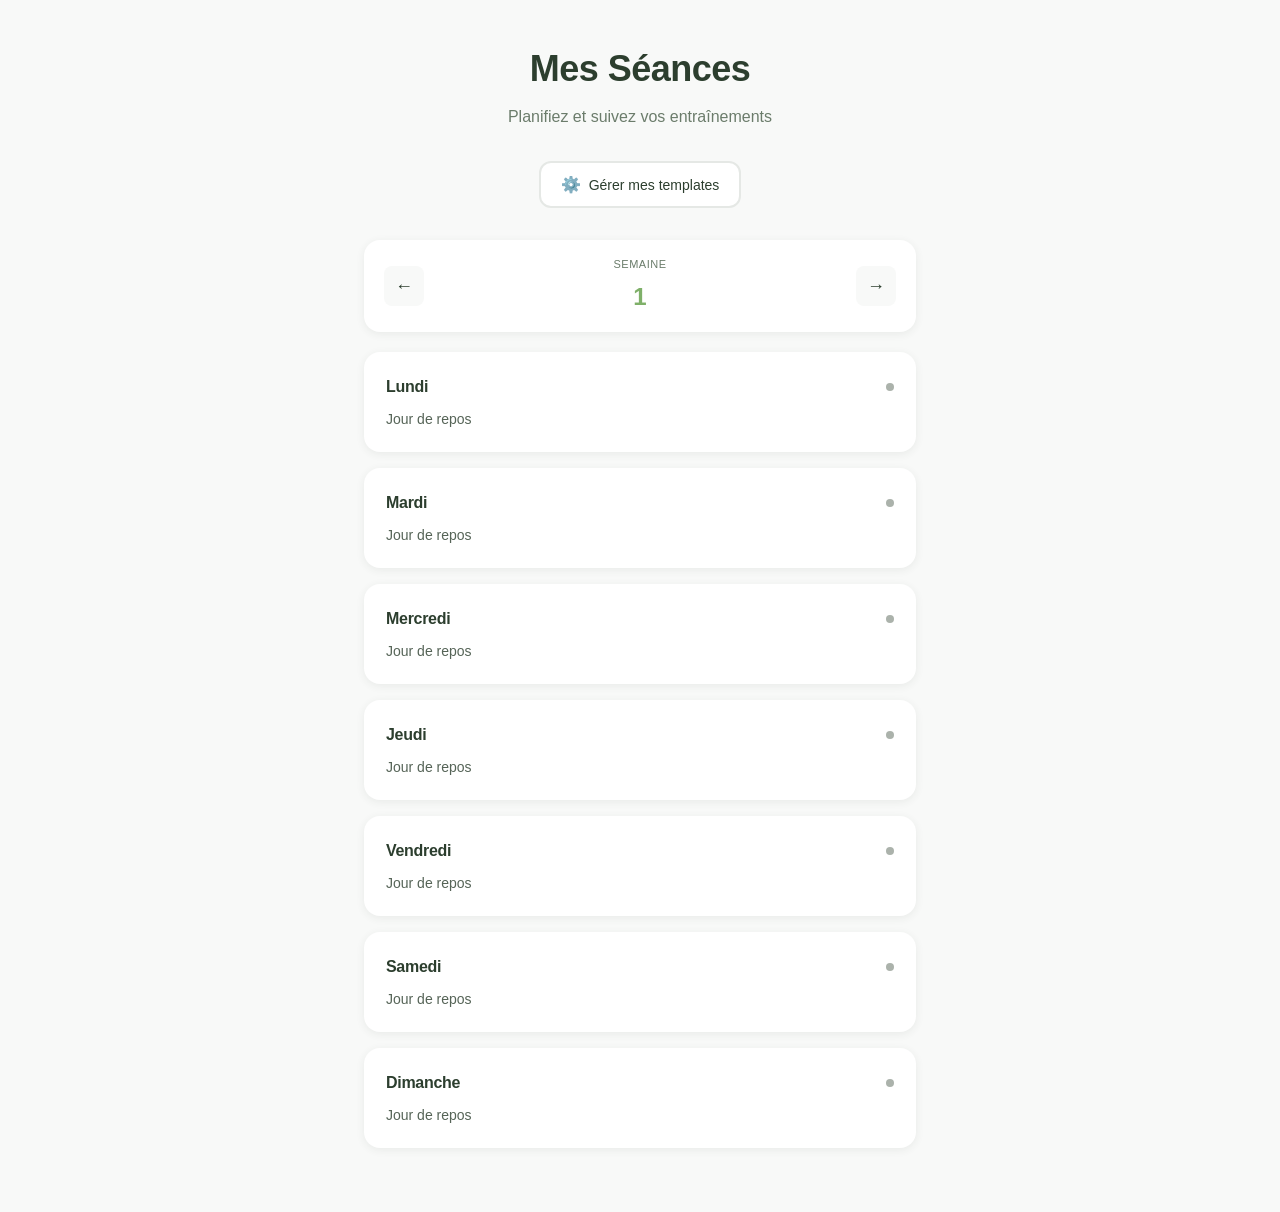
==== index.html @ f7665c8c "Implement session rotation system with templates Features: - Create multiple session templates (e.g." ====
<!DOCTYPE html>
<html lang="fr">
<head>
    <meta charset="UTF-8">
    <meta name="viewport" content="width=device-width, initial-scale=1.0">
    <title>Workout Tracker - Suivi d'Entraînement</title>
    <link rel="stylesheet" href="styles.css">
</head>
<body>
    <div class="container">
        <!-- Header -->
        <header>
            <h1>Mes Séances</h1>
            <p class="subtitle">Planifiez et suivez vos entraînements</p>
            <button class="templates-btn" id="templatesBtn">
                <span>⚙️</span> Gérer mes templates
            </button>
        </header>

        <!-- Week Navigation -->
        <div class="week-navigation" id="weekNavigation">
            <button class="week-nav-btn" id="prevWeek">←</button>
            <div class="week-info">
                <span class="week-label">Semaine</span>
                <span class="week-number" id="weekNumber">1</span>
            </div>
            <button class="week-nav-btn" id="nextWeek">→</button>
        </div>

        <!-- Week View -->
        <section class="week-view" id="weekView">
            <!-- Days will be generated by JavaScript -->
        </section>

        <!-- Session Detail Modal -->
        <div class="modal" id="sessionModal">
            <div class="modal-content">
                <div class="modal-header">
                    <h2 id="modalDay">Lundi</h2>
                    <button class="close-btn" id="closeModal">&times;</button>
                </div>

                <div class="session-type-toggle" id="sessionTypeToggle">
                    <button class="toggle-btn active" data-type="workout">Séance</button>
                    <button class="toggle-btn" data-type="rest">Repos</button>
                </div>

                <!-- VIEW MODE - Consultation -->
                <div class="view-mode" id="viewMode" style="display: none;">
                    <div class="view-session-name" id="viewSessionName"></div>

                    <div class="view-exercises-container" id="viewExercisesContainer">
                        <!-- Exercises in view mode will be displayed here -->
                    </div>
                </div>

                <!-- EDIT MODE - Modification -->
                <div class="edit-mode" id="editMode">
                    <!-- Workout Section -->
                    <div class="workout-section" id="workoutSection">
                        <div class="session-name-container">
                            <input
                                type="text"
                                id="sessionName"
                                class="session-name-input"
                                placeholder="Nom de la séance (ex: Push, Pull, Legs...)"
                            >
                        </div>

                        <div class="exercises-container" id="exercisesContainer">
                            <!-- Exercises will be added here -->
                        </div>

                        <button class="add-exercise-btn" id="addExerciseBtn">
                            <span class="plus-icon">+</span>
                            Ajouter un exercice
                        </button>
                    </div>

                    <!-- Rest Day Message -->
                    <div class="rest-section" id="restSection" style="display: none;">
                        <div class="rest-message">
                            <span class="rest-icon">🌿</span>
                            <p>Jour de repos</p>
                            <span class="rest-subtitle">Récupération et régénération</span>
                        </div>
                    </div>
                </div>

                <div class="modal-actions">
                    <button class="edit-btn" id="editBtn" style="display: none;">Modifier</button>
                    <button class="save-btn" id="saveBtn">Enregistrer</button>
                </div>
            </div>
        </div>

        <!-- Templates Management Modal -->
        <div class="modal" id="templatesModal">
            <div class="modal-content">
                <div class="modal-header">
                    <h2>Mes Templates</h2>
                    <button class="close-btn" id="closeTemplatesModal">&times;</button>
                </div>

                <div class="templates-content">
                    <p class="templates-description">
                        Créez vos séances templates qui se répéteront en rotation sur vos jours d'entraînement.
                    </p>

                    <div class="templates-list" id="templatesList">
                        <!-- Templates will be rendered here -->
                    </div>

                    <button class="add-template-btn" id="addTemplateBtn">
                        <span class="plus-icon">+</span>
                        Créer un nouveau template
                    </button>

                    <div class="rotation-info" id="rotationInfo">
                        <!-- Rotation preview will be shown here -->
                    </div>
                </div>

                <div class="modal-actions">
                    <button class="save-btn" id="saveTemplatesBtn">Enregistrer</button>
                </div>
            </div>
        </div>
    </div>

    <script src="script.js"></script>
</body>
</html>
---- styles.css ----
/* Reset & Base Styles */
* {
    margin: 0;
    padding: 0;
    box-sizing: border-box;
}

:root {
    /* Color Palette - Natural & Minimalist */
    --workout-green: #7FB069;
    --workout-green-light: #9DC88D;
    --workout-green-dark: #5A8C52;
    --rest-white: #FFFFFF;
    --background: #F8F9F8;
    --text-dark: #2C3E2E;
    --text-light: #6B7C6B;
    --border-light: #E5E8E5;
    --shadow: rgba(47, 62, 46, 0.08);
    --shadow-strong: rgba(47, 62, 46, 0.15);
}

body {
    font-family: -apple-system, BlinkMacSystemFont, 'Segoe UI', Roboto, 'Helvetica Neue', Arial, sans-serif;
    background-color: var(--background);
    color: var(--text-dark);
    line-height: 1.6;
    -webkit-font-smoothing: antialiased;
    -moz-osx-font-smoothing: grayscale;
}

.container {
    max-width: 100%;
    min-height: 100vh;
    padding: 20px 16px;
}

/* Header */
header {
    text-align: center;
    margin-bottom: 32px;
    animation: fadeInDown 0.5s ease;
}

header h1 {
    font-size: 28px;
    font-weight: 600;
    color: var(--text-dark);
    margin-bottom: 6px;
    letter-spacing: -0.5px;
}

header .subtitle {
    font-size: 14px;
    color: var(--text-light);
    font-weight: 400;
    margin-bottom: 16px;
}

.templates-btn {
    margin-top: 16px;
    padding: 12px 20px;
    background: white;
    border: 2px solid var(--border-light);
    border-radius: 12px;
    color: var(--text-dark);
    font-size: 14px;
    font-weight: 500;
    cursor: pointer;
    transition: all 0.3s ease;
    display: inline-flex;
    align-items: center;
    gap: 8px;
}

.templates-btn:hover {
    border-color: var(--workout-green);
    color: var(--workout-green);
    background: rgba(127, 176, 105, 0.05);
}

.templates-btn span {
    font-size: 16px;
}

/* Week Navigation */
.week-navigation {
    display: flex;
    align-items: center;
    justify-content: space-between;
    padding: 16px 20px;
    background: white;
    border-radius: 16px;
    margin-bottom: 20px;
    box-shadow: 0 2px 8px var(--shadow);
}

.week-nav-btn {
    background: var(--background);
    border: none;
    border-radius: 8px;
    width: 40px;
    height: 40px;
    display: flex;
    align-items: center;
    justify-content: center;
    font-size: 18px;
    color: var(--text-dark);
    cursor: pointer;
    transition: all 0.2s ease;
}

.week-nav-btn:hover {
    background: var(--workout-green);
    color: white;
}

.week-info {
    display: flex;
    flex-direction: column;
    align-items: center;
    gap: 4px;
}

.week-label {
    font-size: 11px;
    color: var(--text-light);
    text-transform: uppercase;
    letter-spacing: 0.5px;
    font-weight: 500;
}

.week-number {
    font-size: 24px;
    font-weight: 700;
    color: var(--workout-green);
}

/* Week View - Mobile First */
.week-view {
    display: flex;
    flex-direction: column;
    gap: 12px;
    margin-bottom: 24px;
}

.day-card {
    background: var(--rest-white);
    border-radius: 16px;
    padding: 20px;
    cursor: pointer;
    transition: all 0.3s cubic-bezier(0.4, 0, 0.2, 1);
    box-shadow: 0 2px 8px var(--shadow);
    border: 2px solid transparent;
    animation: fadeInUp 0.4s ease backwards;
}

.day-card:nth-child(1) { animation-delay: 0.05s; }
.day-card:nth-child(2) { animation-delay: 0.1s; }
.day-card:nth-child(3) { animation-delay: 0.15s; }
.day-card:nth-child(4) { animation-delay: 0.2s; }
.day-card:nth-child(5) { animation-delay: 0.25s; }
.day-card:nth-child(6) { animation-delay: 0.3s; }
.day-card:nth-child(7) { animation-delay: 0.35s; }

.day-card.workout {
    background: var(--workout-green);
    color: white;
}

.day-card:hover {
    transform: translateY(-2px);
    box-shadow: 0 4px 16px var(--shadow-strong);
}

.day-card:active {
    transform: translateY(0);
}

.day-header {
    display: flex;
    justify-content: space-between;
    align-items: center;
    margin-bottom: 8px;
}

.day-name {
    font-size: 16px;
    font-weight: 600;
    letter-spacing: -0.3px;
}

.day-indicator {
    width: 8px;
    height: 8px;
    border-radius: 50%;
    background: currentColor;
    opacity: 0.4;
}

.day-card.workout .day-indicator {
    opacity: 0.7;
}

.session-title {
    font-size: 14px;
    font-weight: 400;
    opacity: 0.8;
}

.day-card.workout .session-title {
    opacity: 0.95;
}

/* Modal */
.modal {
    display: none;
    position: fixed;
    top: 0;
    left: 0;
    width: 100%;
    height: 100%;
    background: rgba(0, 0, 0, 0.5);
    z-index: 1000;
    animation: fadeIn 0.3s ease;
    backdrop-filter: blur(4px);
}

.modal.active {
    display: flex;
    align-items: flex-end;
}

.modal-content {
    background: white;
    width: 100%;
    max-height: 90vh;
    border-radius: 24px 24px 0 0;
    overflow-y: auto;
    animation: slideUp 0.4s cubic-bezier(0.4, 0, 0.2, 1);
    box-shadow: 0 -4px 24px var(--shadow-strong);
}

.modal-header {
    display: flex;
    justify-content: space-between;
    align-items: center;
    padding: 24px 20px 16px;
    border-bottom: 1px solid var(--border-light);
    sticky: top 0;
    background: white;
}

.modal-header h2 {
    font-size: 24px;
    font-weight: 600;
    color: var(--text-dark);
}

.close-btn {
    background: none;
    border: none;
    font-size: 32px;
    color: var(--text-light);
    cursor: pointer;
    width: 40px;
    height: 40px;
    display: flex;
    align-items: center;
    justify-content: center;
    border-radius: 50%;
    transition: all 0.2s ease;
}

.close-btn:hover {
    background: var(--border-light);
    color: var(--text-dark);
}

/* Session Type Toggle */
.session-type-toggle {
    display: flex;
    gap: 8px;
    padding: 20px;
    background: var(--background);
}

.toggle-btn {
    flex: 1;
    padding: 12px;
    border: 2px solid var(--border-light);
    background: white;
    border-radius: 12px;
    font-size: 14px;
    font-weight: 500;
    color: var(--text-light);
    cursor: pointer;
    transition: all 0.3s ease;
}

.toggle-btn.active {
    background: var(--workout-green);
    border-color: var(--workout-green);
    color: white;
}

/* Workout Section */
.workout-section {
    padding: 0 20px 20px;
}

.session-name-container {
    margin-bottom: 24px;
}

.session-name-input {
    width: 100%;
    padding: 16px;
    border: 2px solid var(--border-light);
    border-radius: 12px;
    font-size: 16px;
    color: var(--text-dark);
    background: white;
    transition: all 0.3s ease;
    outline: none;
}

.session-name-input:focus {
    border-color: var(--workout-green);
    box-shadow: 0 0 0 3px rgba(127, 176, 105, 0.1);
}

.session-name-input::placeholder {
    color: var(--text-light);
}

/* Exercises */
.exercises-container {
    display: flex;
    flex-direction: column;
    gap: 16px;
    margin-bottom: 20px;
}

.exercise-card {
    background: var(--background);
    border-radius: 12px;
    padding: 16px;
    animation: fadeInUp 0.3s ease;
}

.exercise-header {
    display: flex;
    justify-content: space-between;
    align-items: center;
    margin-bottom: 12px;
}

.exercise-name-input {
    flex: 1;
    padding: 8px 12px;
    border: 1px solid var(--border-light);
    border-radius: 8px;
    font-size: 15px;
    font-weight: 500;
    color: var(--text-dark);
    background: white;
    outline: none;
    transition: all 0.2s ease;
}

.exercise-name-input:focus {
    border-color: var(--workout-green);
}

.delete-exercise-btn {
    background: none;
    border: none;
    color: var(--text-light);
    font-size: 20px;
    cursor: pointer;
    padding: 4px 8px;
    border-radius: 6px;
    transition: all 0.2s ease;
    margin-left: 8px;
}

.delete-exercise-btn:hover {
    background: rgba(255, 0, 0, 0.1);
    color: #d32f2f;
}

.exercise-details {
    display: grid;
    grid-template-columns: repeat(3, 1fr);
    gap: 6px;
}

.detail-group {
    display: flex;
    flex-direction: column;
}

.detail-label {
    font-size: 10px;
    color: var(--text-light);
    margin-bottom: 3px;
    text-transform: uppercase;
    letter-spacing: 0.3px;
    font-weight: 500;
}

.detail-input {
    padding: 8px 4px;
    border: 1px solid var(--border-light);
    border-radius: 6px;
    font-size: 13px;
    text-align: center;
    background: white;
    color: var(--text-dark);
    outline: none;
    transition: all 0.2s ease;
    width: 100%;
}

.detail-input:focus {
    border-color: var(--workout-green);
}

/* Add Exercise Button */
.add-exercise-btn {
    width: 100%;
    padding: 16px;
    background: white;
    border: 2px dashed var(--border-light);
    border-radius: 12px;
    color: var(--text-light);
    font-size: 15px;
    font-weight: 500;
    cursor: pointer;
    transition: all 0.3s ease;
    display: flex;
    align-items: center;
    justify-content: center;
    gap: 8px;
}

.add-exercise-btn:hover {
    border-color: var(--workout-green);
    color: var(--workout-green);
    background: rgba(127, 176, 105, 0.05);
}

.plus-icon {
    font-size: 20px;
}

/* Rest Section */
.rest-section {
    padding: 60px 20px;
    text-align: center;
}

.rest-message {
    display: flex;
    flex-direction: column;
    align-items: center;
    gap: 12px;
}

.rest-icon {
    font-size: 48px;
}

.rest-message p {
    font-size: 20px;
    font-weight: 500;
    color: var(--text-dark);
}

.rest-subtitle {
    font-size: 14px;
    color: var(--text-light);
}

/* View Mode - Consultation */
.view-mode {
    padding: 20px;
    animation: fadeIn 0.3s ease;
}

.view-session-name {
    font-size: 24px;
    font-weight: 600;
    color: var(--text-dark);
    margin-bottom: 24px;
    padding-bottom: 16px;
    border-bottom: 2px solid var(--border-light);
}

.view-exercises-container {
    display: flex;
    flex-direction: column;
    gap: 16px;
}

.view-exercise-card {
    background: var(--background);
    border-radius: 12px;
    padding: 16px;
    animation: fadeInUp 0.3s ease;
}

.view-exercise-name {
    font-size: 17px;
    font-weight: 600;
    color: var(--text-dark);
    margin-bottom: 12px;
    display: flex;
    align-items: center;
    gap: 8px;
}

.view-exercise-name::before {
    content: '';
    width: 4px;
    height: 16px;
    background: var(--workout-green);
    border-radius: 2px;
}

.view-exercise-details {
    display: grid;
    grid-template-columns: repeat(3, 1fr);
    gap: 6px;
}

.view-detail-item {
    display: flex;
    flex-direction: column;
    background: white;
    padding: 10px 6px;
    border-radius: 8px;
    text-align: center;
}

.view-detail-label {
    font-size: 10px;
    color: var(--text-light);
    text-transform: uppercase;
    letter-spacing: 0.3px;
    font-weight: 500;
    margin-bottom: 4px;
}

.view-detail-value {
    font-size: 16px;
    font-weight: 600;
    color: var(--text-dark);
}

.view-detail-value .unit {
    font-size: 11px;
    font-weight: 400;
    color: var(--text-light);
    margin-left: 1px;
}

.view-empty-state {
    text-align: center;
    padding: 40px 20px;
    color: var(--text-light);
}

.view-empty-state p {
    font-size: 15px;
    margin-bottom: 8px;
}

.view-empty-state span {
    font-size: 14px;
    opacity: 0.7;
}

/* Modal Actions */
.modal-actions {
    padding: 20px;
    border-top: 1px solid var(--border-light);
    background: white;
    position: sticky;
    bottom: 0;
}

.save-btn,
.edit-btn {
    width: 100%;
    padding: 16px;
    background: var(--workout-green);
    color: white;
    border: none;
    border-radius: 12px;
    font-size: 16px;
    font-weight: 600;
    cursor: pointer;
    transition: all 0.3s ease;
}

.save-btn:hover,
.edit-btn:hover {
    background: var(--workout-green-dark);
    transform: translateY(-1px);
    box-shadow: 0 4px 12px rgba(127, 176, 105, 0.3);
}

.save-btn:active,
.edit-btn:active {
    transform: translateY(0);
}

/* Templates Modal */
.templates-content {
    padding: 20px;
}

.templates-description {
    font-size: 14px;
    color: var(--text-light);
    margin-bottom: 24px;
    line-height: 1.5;
}

.templates-list {
    display: flex;
    flex-direction: column;
    gap: 12px;
    margin-bottom: 20px;
}

.template-card {
    background: var(--background);
    border-radius: 12px;
    padding: 16px;
    display: flex;
    align-items: center;
    gap: 12px;
    animation: fadeInUp 0.3s ease;
}

.template-handle {
    font-size: 20px;
    color: var(--text-light);
    cursor: grab;
}

.template-handle:active {
    cursor: grabbing;
}

.template-input {
    flex: 1;
    padding: 10px 12px;
    border: 1px solid var(--border-light);
    border-radius: 8px;
    font-size: 15px;
    background: white;
    color: var(--text-dark);
    outline: none;
    transition: all 0.2s ease;
}

.template-input:focus {
    border-color: var(--workout-green);
}

.delete-template-btn {
    background: none;
    border: none;
    color: var(--text-light);
    font-size: 20px;
    cursor: pointer;
    padding: 4px 8px;
    border-radius: 6px;
    transition: all 0.2s ease;
}

.delete-template-btn:hover {
    background: rgba(255, 0, 0, 0.1);
    color: #d32f2f;
}

.add-template-btn {
    width: 100%;
    padding: 16px;
    background: white;
    border: 2px dashed var(--border-light);
    border-radius: 12px;
    color: var(--text-light);
    font-size: 15px;
    font-weight: 500;
    cursor: pointer;
    transition: all 0.3s ease;
    display: flex;
    align-items: center;
    justify-content: center;
    gap: 8px;
}

.add-template-btn:hover {
    border-color: var(--workout-green);
    color: var(--workout-green);
    background: rgba(127, 176, 105, 0.05);
}

.rotation-info {
    margin-top: 24px;
    padding: 16px;
    background: var(--background);
    border-radius: 12px;
    border-left: 4px solid var(--workout-green);
}

.rotation-info h3 {
    font-size: 14px;
    font-weight: 600;
    color: var(--text-dark);
    margin-bottom: 12px;
}

.rotation-preview {
    display: flex;
    flex-direction: column;
    gap: 8px;
}

.rotation-week {
    font-size: 13px;
    color: var(--text-light);
}

.rotation-week strong {
    color: var(--text-dark);
}

/* Animations */
@keyframes fadeIn {
    from {
        opacity: 0;
    }
    to {
        opacity: 1;
    }
}

@keyframes fadeInDown {
    from {
        opacity: 0;
        transform: translateY(-20px);
    }
    to {
        opacity: 1;
        transform: translateY(0);
    }
}

@keyframes fadeInUp {
    from {
        opacity: 0;
        transform: translateY(20px);
    }
    to {
        opacity: 1;
        transform: translateY(0);
    }
}

@keyframes slideUp {
    from {
        transform: translateY(100%);
    }
    to {
        transform: translateY(0);
    }
}

/* Tablet & Desktop */
@media (min-width: 768px) {
    .container {
        max-width: 600px;
        margin: 0 auto;
        padding: 40px 24px;
    }

    header h1 {
        font-size: 36px;
    }

    header .subtitle {
        font-size: 16px;
    }

    .week-view {
        gap: 16px;
    }

    .modal.active {
        align-items: center;
    }

    .modal-content {
        max-width: 600px;
        max-height: 85vh;
        border-radius: 24px;
        margin: 0 auto;
    }

    .exercise-details {
        gap: 12px;
    }

    .view-exercise-details {
        gap: 12px;
    }

    .view-detail-item {
        padding: 12px 8px;
    }

    .detail-input {
        padding: 10px 6px;
        font-size: 14px;
    }

    .view-detail-value {
        font-size: 18px;
    }
}

/* Smooth scrolling */
html {
    scroll-behavior: smooth;
}

/* Custom scrollbar */
.modal-content::-webkit-scrollbar {
    width: 8px;
}

.modal-content::-webkit-scrollbar-track {
    background: var(--background);
}

.modal-content::-webkit-scrollbar-thumb {
    background: var(--border-light);
    border-radius: 4px;
}

.modal-content::-webkit-scrollbar-thumb:hover {
    background: var(--text-light);
}
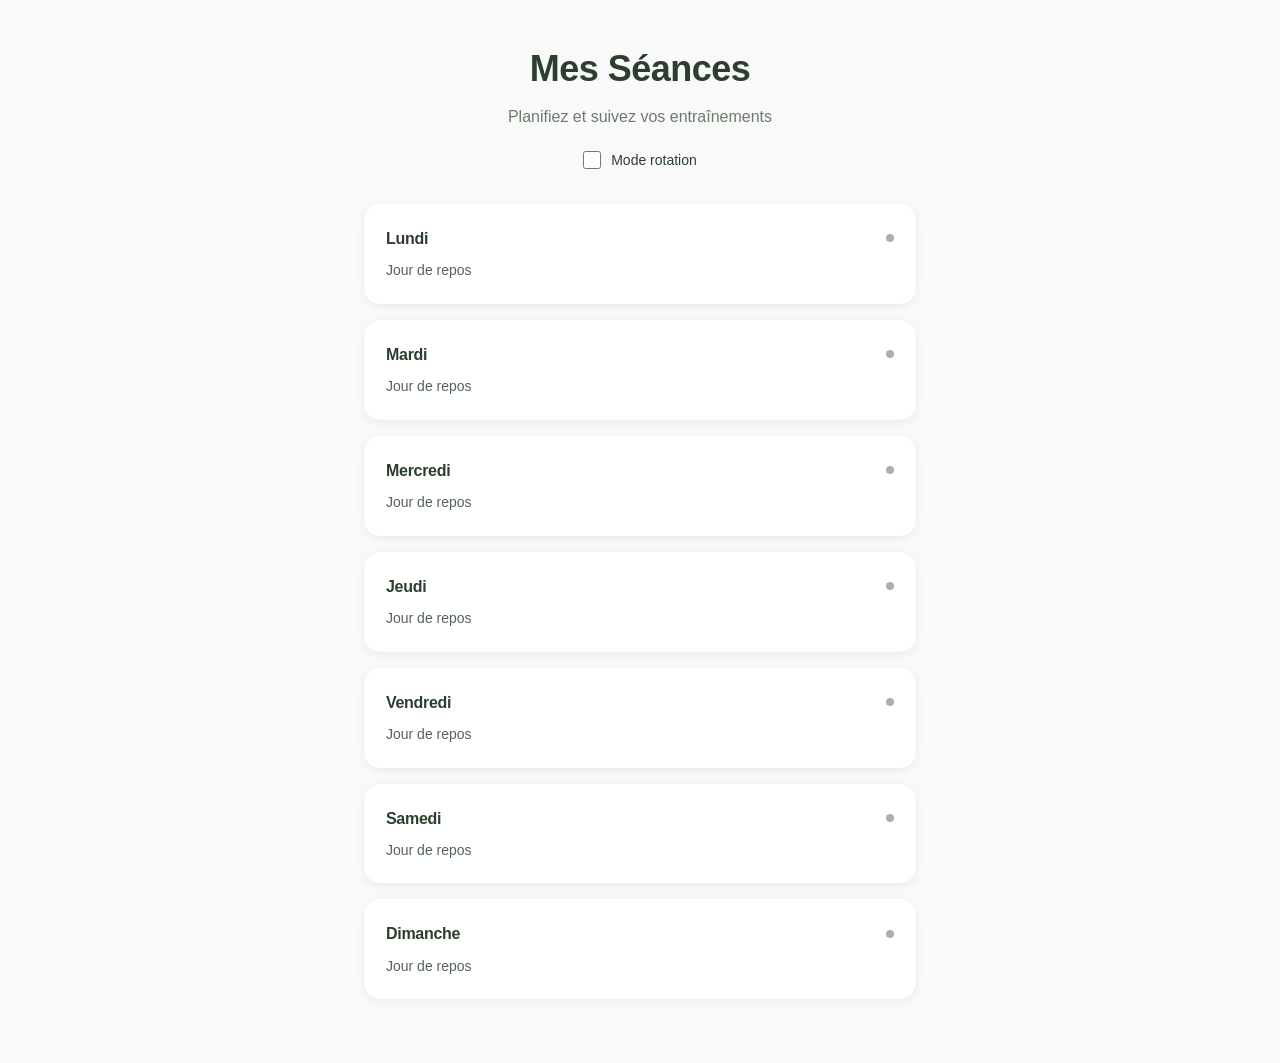
==== commit 2859fcf7: "Make rotation mode optional with checkbox toggle BREAKING CHANGE: Restore working structure, add rot" ====
--- a/index.html
+++ b/index.html
@@ -12,13 +12,21 @@
         <header>
             <h1>Mes Séances</h1>
             <p class="subtitle">Planifiez et suivez vos entraînements</p>
-            <button class="templates-btn" id="templatesBtn">
-                <span>⚙️</span> Gérer mes templates
-            </button>
+
+            <!-- Rotation Toggle -->
+            <div class="rotation-toggle-container">
+                <label class="rotation-toggle">
+                    <input type="checkbox" id="rotationCheckbox">
+                    <span class="rotation-label">Mode rotation</span>
+                </label>
+                <button class="settings-btn" id="settingsBtn" style="display: none;">
+                    ⚙️ Gérer les templates
+                </button>
+            </div>
         </header>
 
-        <!-- Week Navigation -->
-        <div class="week-navigation" id="weekNavigation">
+        <!-- Week Navigation (only visible in rotation mode) -->
+        <div class="week-navigation" id="weekNavigation" style="display: none;">
             <button class="week-nav-btn" id="prevWeek">←</button>
             <div class="week-info">
                 <span class="week-label">Semaine</span>
@@ -94,11 +102,11 @@
             </div>
         </div>
 
-        <!-- Templates Management Modal -->
+        <!-- Templates Modal (only for rotation mode) -->
         <div class="modal" id="templatesModal">
             <div class="modal-content">
                 <div class="modal-header">
-                    <h2>Mes Templates</h2>
+                    <h2>Templates de rotation</h2>
                     <button class="close-btn" id="closeTemplatesModal">&times;</button>
                 </div>
 
--- a/styles.css
+++ b/styles.css
@@ -56,30 +56,52 @@
     margin-bottom: 16px;
 }
 
-.templates-btn {
-    margin-top: 16px;
-    padding: 12px 20px;
+/* Rotation Toggle */
+.rotation-toggle-container {
+    display: flex;
+    flex-direction: column;
+    align-items: center;
+    gap: 12px;
+    margin-top: 20px;
+}
+
+.rotation-toggle {
+    display: flex;
+    align-items: center;
+    gap: 10px;
+    cursor: pointer;
+    user-select: none;
+}
+
+.rotation-toggle input[type="checkbox"] {
+    width: 18px;
+    height: 18px;
+    cursor: pointer;
+    accent-color: var(--workout-green);
+}
+
+.rotation-label {
+    font-size: 14px;
+    font-weight: 500;
+    color: var(--text-dark);
+}
+
+.settings-btn {
+    padding: 10px 18px;
     background: white;
     border: 2px solid var(--border-light);
-    border-radius: 12px;
-    color: var(--text-dark);
-    font-size: 14px;
+    border-radius: 10px;
+    color: var(--text-dark);
+    font-size: 13px;
     font-weight: 500;
     cursor: pointer;
     transition: all 0.3s ease;
-    display: inline-flex;
-    align-items: center;
-    gap: 8px;
-}
-
-.templates-btn:hover {
+}
+
+.settings-btn:hover {
     border-color: var(--workout-green);
     color: var(--workout-green);
     background: rgba(127, 176, 105, 0.05);
-}
-
-.templates-btn span {
-    font-size: 16px;
 }
 
 /* Week Navigation */
@@ -642,17 +664,12 @@
     display: flex;
     align-items: center;
     gap: 12px;
-    animation: fadeInUp 0.3s ease;
 }
 
 .template-handle {
     font-size: 20px;
     color: var(--text-light);
     cursor: grab;
-}
-
-.template-handle:active {
-    cursor: grabbing;
 }
 
 .template-input {
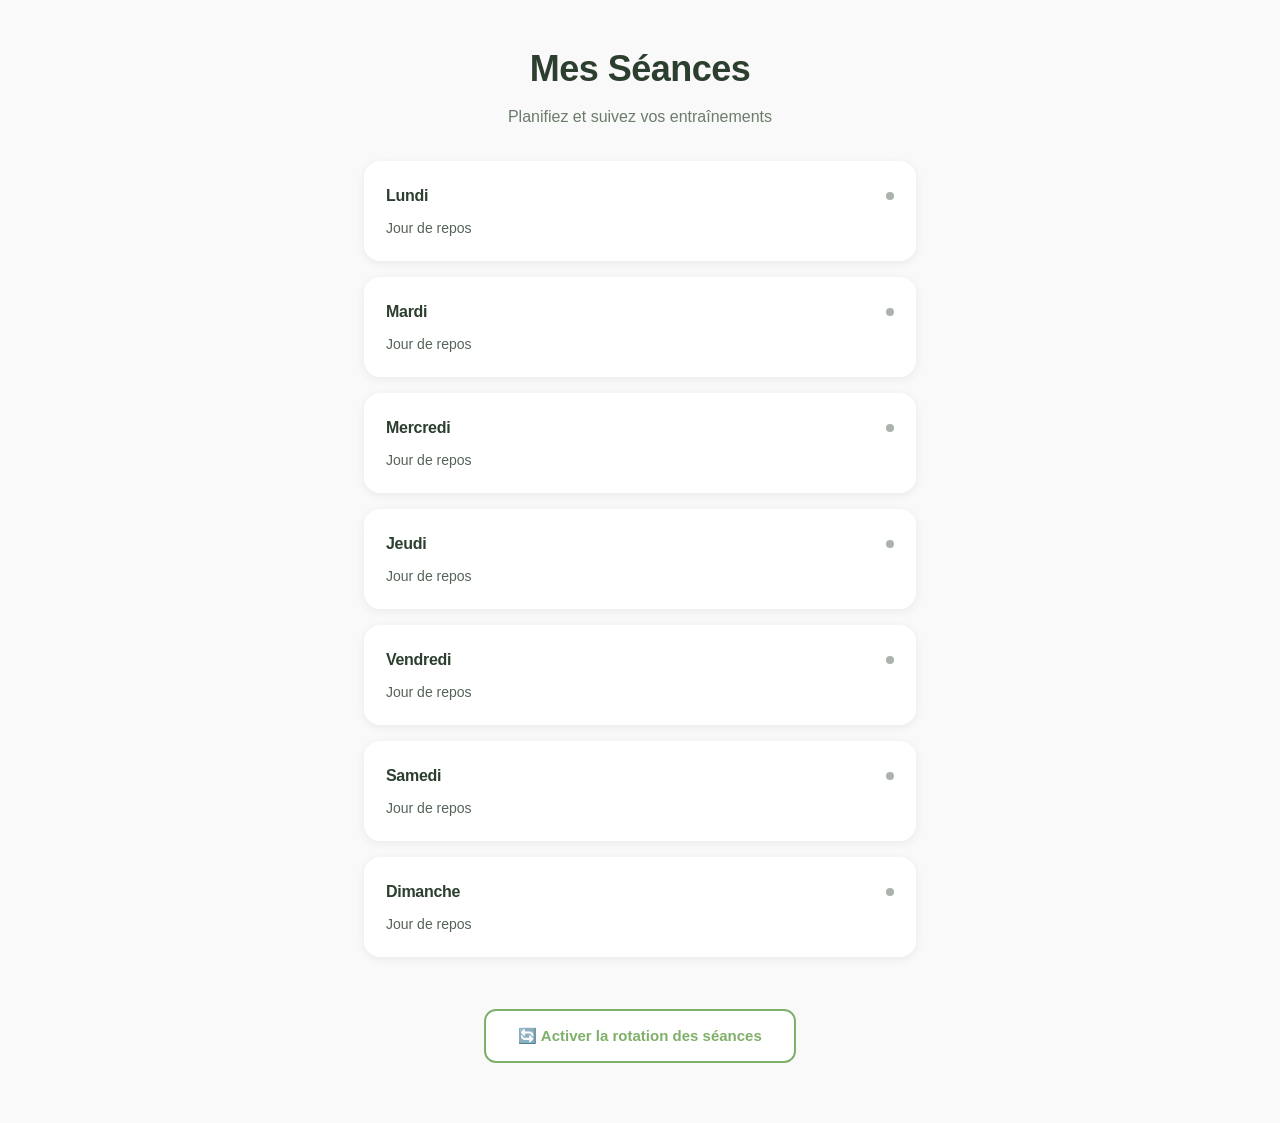
==== commit c81b598c: "Simplify rotation system with bottom button and rest day selection BREAKING CHANGE: Complete redesig" ====
--- a/index.html
+++ b/index.html
@@ -12,17 +12,6 @@
         <header>
             <h1>Mes Séances</h1>
             <p class="subtitle">Planifiez et suivez vos entraînements</p>
-
-            <!-- Rotation Toggle -->
-            <div class="rotation-toggle-container">
-                <label class="rotation-toggle">
-                    <input type="checkbox" id="rotationCheckbox">
-                    <span class="rotation-label">Mode rotation</span>
-                </label>
-                <button class="settings-btn" id="settingsBtn" style="display: none;">
-                    ⚙️ Gérer les templates
-                </button>
-            </div>
         </header>
 
         <!-- Week Navigation (only visible in rotation mode) -->
@@ -39,6 +28,13 @@
         <section class="week-view" id="weekView">
             <!-- Days will be generated by JavaScript -->
         </section>
+
+        <!-- Rotation Button (at bottom) -->
+        <div class="rotation-button-container">
+            <button class="rotation-btn" id="rotationBtn">
+                🔄 Activer la rotation des séances
+            </button>
+        </div>
 
         <!-- Session Detail Modal -->
         <div class="modal" id="sessionModal">
@@ -102,35 +98,35 @@
             </div>
         </div>
 
-        <!-- Templates Modal (only for rotation mode) -->
-        <div class="modal" id="templatesModal">
+        <!-- Rotation Config Modal -->
+        <div class="modal" id="rotationConfigModal">
             <div class="modal-content">
                 <div class="modal-header">
-                    <h2>Templates de rotation</h2>
-                    <button class="close-btn" id="closeTemplatesModal">&times;</button>
+                    <h2>Configuration de la rotation</h2>
+                    <button class="close-btn" id="closeRotationConfigModal">&times;</button>
                 </div>
 
-                <div class="templates-content">
-                    <p class="templates-description">
-                        Créez vos séances templates qui se répéteront en rotation sur vos jours d'entraînement.
+                <div class="rotation-config-content">
+                    <p class="config-description">
+                        Choisissez vos jours de repos. Vos séances enregistrées tourneront automatiquement sur les autres jours chaque semaine.
                     </p>
 
-                    <div class="templates-list" id="templatesList">
-                        <!-- Templates will be rendered here -->
+                    <div class="days-selector">
+                        <h3>Jours de repos</h3>
+                        <div class="days-checkboxes" id="daysCheckboxes">
+                            <!-- Days checkboxes will be generated here -->
+                        </div>
                     </div>
 
-                    <button class="add-template-btn" id="addTemplateBtn">
-                        <span class="plus-icon">+</span>
-                        Créer un nouveau template
-                    </button>
-
-                    <div class="rotation-info" id="rotationInfo">
-                        <!-- Rotation preview will be shown here -->
+                    <div class="rotation-explanation">
+                        <h3>Comment ça marche ?</h3>
+                        <p>Vos séances actuelles tourneront automatiquement chaque semaine sur les jours non-repos.</p>
+                        <p class="example-text">Exemple : Si vous avez 4 séances et 6 jours d'entraînement, la rotation s'ajustera automatiquement.</p>
                     </div>
                 </div>
 
                 <div class="modal-actions">
-                    <button class="save-btn" id="saveTemplatesBtn">Enregistrer</button>
+                    <button class="save-btn" id="saveRotationConfigBtn">Activer la rotation</button>
                 </div>
             </div>
         </div>
--- a/styles.css
+++ b/styles.css
@@ -53,55 +53,44 @@
     font-size: 14px;
     color: var(--text-light);
     font-weight: 400;
-    margin-bottom: 16px;
-}
-
-/* Rotation Toggle */
-.rotation-toggle-container {
-    display: flex;
-    flex-direction: column;
-    align-items: center;
-    gap: 12px;
-    margin-top: 20px;
-}
-
-.rotation-toggle {
-    display: flex;
+}
+
+/* Rotation Button (bottom) */
+.rotation-button-container {
+    margin-top: 32px;
+    padding: 20px 0;
+    text-align: center;
+}
+
+.rotation-btn {
+    padding: 16px 32px;
+    background: white;
+    border: 2px solid var(--workout-green);
+    border-radius: 12px;
+    color: var(--workout-green);
+    font-size: 15px;
+    font-weight: 600;
+    cursor: pointer;
+    transition: all 0.3s ease;
+    display: inline-flex;
     align-items: center;
     gap: 10px;
-    cursor: pointer;
-    user-select: none;
-}
-
-.rotation-toggle input[type="checkbox"] {
-    width: 18px;
-    height: 18px;
-    cursor: pointer;
-    accent-color: var(--workout-green);
-}
-
-.rotation-label {
-    font-size: 14px;
-    font-weight: 500;
-    color: var(--text-dark);
-}
-
-.settings-btn {
-    padding: 10px 18px;
-    background: white;
-    border: 2px solid var(--border-light);
-    border-radius: 10px;
-    color: var(--text-dark);
-    font-size: 13px;
-    font-weight: 500;
-    cursor: pointer;
-    transition: all 0.3s ease;
-}
-
-.settings-btn:hover {
-    border-color: var(--workout-green);
-    color: var(--workout-green);
-    background: rgba(127, 176, 105, 0.05);
+}
+
+.rotation-btn:hover {
+    background: var(--workout-green);
+    color: white;
+    transform: translateY(-2px);
+    box-shadow: 0 4px 12px rgba(127, 176, 105, 0.3);
+}
+
+.rotation-btn:active {
+    transform: translateY(0);
+}
+
+.rotation-btn.active {
+    background: var(--workout-green);
+    color: white;
 }
 
 /* Week Navigation */
@@ -638,123 +627,90 @@
     transform: translateY(0);
 }
 
-/* Templates Modal */
-.templates-content {
+/* Rotation Config Modal */
+.rotation-config-content {
     padding: 20px;
 }
 
-.templates-description {
+.config-description {
     font-size: 14px;
     color: var(--text-light);
     margin-bottom: 24px;
-    line-height: 1.5;
-}
-
-.templates-list {
+    line-height: 1.6;
+}
+
+.days-selector {
+    margin-bottom: 24px;
+}
+
+.days-selector h3 {
+    font-size: 16px;
+    font-weight: 600;
+    color: var(--text-dark);
+    margin-bottom: 16px;
+}
+
+.days-checkboxes {
     display: flex;
     flex-direction: column;
     gap: 12px;
-    margin-bottom: 20px;
-}
-
-.template-card {
+}
+
+.day-checkbox-item {
+    display: flex;
+    align-items: center;
+    gap: 12px;
+    padding: 14px;
     background: var(--background);
-    border-radius: 12px;
-    padding: 16px;
-    display: flex;
-    align-items: center;
-    gap: 12px;
-}
-
-.template-handle {
-    font-size: 20px;
-    color: var(--text-light);
-    cursor: grab;
-}
-
-.template-input {
-    flex: 1;
-    padding: 10px 12px;
-    border: 1px solid var(--border-light);
-    border-radius: 8px;
-    font-size: 15px;
-    background: white;
-    color: var(--text-dark);
-    outline: none;
+    border-radius: 10px;
+    cursor: pointer;
     transition: all 0.2s ease;
 }
 
-.template-input:focus {
-    border-color: var(--workout-green);
-}
-
-.delete-template-btn {
-    background: none;
-    border: none;
-    color: var(--text-light);
-    font-size: 20px;
-    cursor: pointer;
-    padding: 4px 8px;
-    border-radius: 6px;
-    transition: all 0.2s ease;
-}
-
-.delete-template-btn:hover {
-    background: rgba(255, 0, 0, 0.1);
-    color: #d32f2f;
-}
-
-.add-template-btn {
-    width: 100%;
-    padding: 16px;
-    background: white;
-    border: 2px dashed var(--border-light);
-    border-radius: 12px;
-    color: var(--text-light);
+.day-checkbox-item:hover {
+    background: var(--border-light);
+}
+
+.day-checkbox-item input[type="checkbox"] {
+    width: 20px;
+    height: 20px;
+    cursor: pointer;
+    accent-color: var(--workout-green);
+}
+
+.day-checkbox-label {
     font-size: 15px;
     font-weight: 500;
-    cursor: pointer;
-    transition: all 0.3s ease;
-    display: flex;
-    align-items: center;
-    justify-content: center;
-    gap: 8px;
-}
-
-.add-template-btn:hover {
-    border-color: var(--workout-green);
-    color: var(--workout-green);
-    background: rgba(127, 176, 105, 0.05);
-}
-
-.rotation-info {
-    margin-top: 24px;
+    color: var(--text-dark);
+    cursor: pointer;
+    flex: 1;
+}
+
+.rotation-explanation {
     padding: 16px;
     background: var(--background);
     border-radius: 12px;
     border-left: 4px solid var(--workout-green);
 }
 
-.rotation-info h3 {
+.rotation-explanation h3 {
     font-size: 14px;
     font-weight: 600;
     color: var(--text-dark);
     margin-bottom: 12px;
 }
 
-.rotation-preview {
-    display: flex;
-    flex-direction: column;
-    gap: 8px;
-}
-
-.rotation-week {
+.rotation-explanation p {
     font-size: 13px;
     color: var(--text-light);
-}
-
-.rotation-week strong {
-    color: var(--text-dark);
+    line-height: 1.6;
+    margin-bottom: 8px;
+}
+
+.rotation-explanation .example-text {
+    font-size: 12px;
+    font-style: italic;
+    opacity: 0.8;
 }
 
 /* Animations */
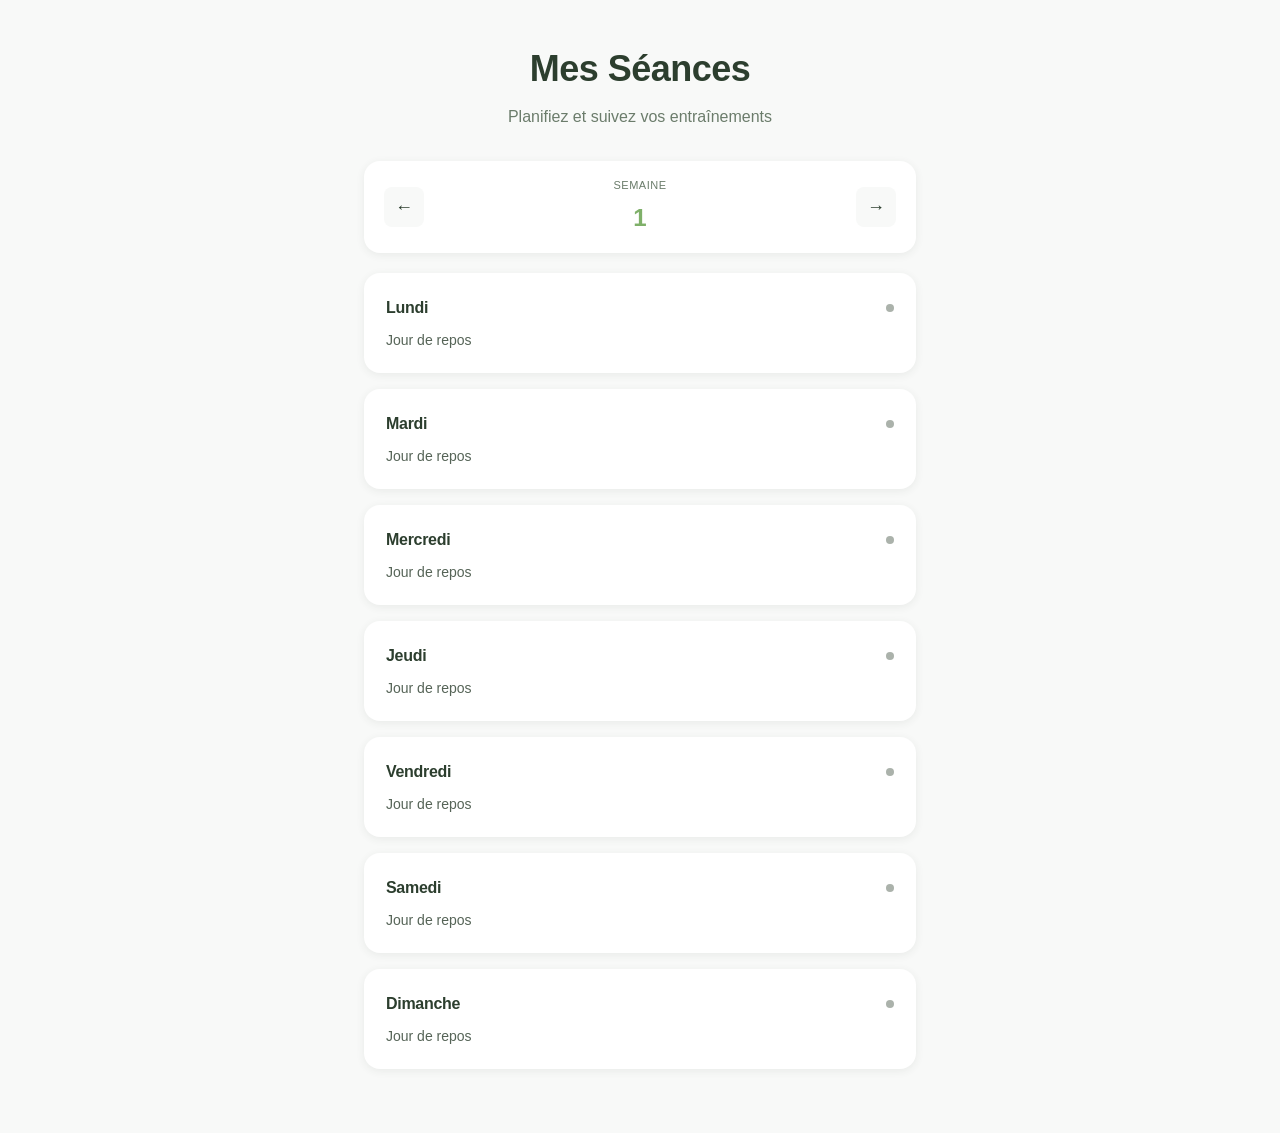
==== commit d965892a: "Implement per-day rotation system with week navigation - Add "Rotation" as third option alongside "S" ====
--- a/index.html
+++ b/index.html
@@ -14,8 +14,8 @@
             <p class="subtitle">Planifiez et suivez vos entraînements</p>
         </header>
 
-        <!-- Week Navigation (only visible in rotation mode) -->
-        <div class="week-navigation" id="weekNavigation" style="display: none;">
+        <!-- Week Navigation (always visible) -->
+        <div class="week-navigation" id="weekNavigation">
             <button class="week-nav-btn" id="prevWeek">←</button>
             <div class="week-info">
                 <span class="week-label">Semaine</span>
@@ -29,11 +29,9 @@
             <!-- Days will be generated by JavaScript -->
         </section>
 
-        <!-- Rotation Button (at bottom) -->
-        <div class="rotation-button-container">
-            <button class="rotation-btn" id="rotationBtn">
-                🔄 Activer la rotation des séances
-            </button>
+        <!-- Info box about rotation -->
+        <div class="rotation-info-box" id="rotationInfoBox" style="display: none;">
+            <p>💡 <strong>Astuce :</strong> Utilisez l'option "Rotation" pour faire tourner automatiquement vos séances sur les semaines.</p>
         </div>
 
         <!-- Session Detail Modal -->
@@ -47,6 +45,7 @@
                 <div class="session-type-toggle" id="sessionTypeToggle">
                     <button class="toggle-btn active" data-type="workout">Séance</button>
                     <button class="toggle-btn" data-type="rest">Repos</button>
+                    <button class="toggle-btn" data-type="rotation">Rotation</button>
                 </div>
 
                 <!-- VIEW MODE - Consultation -->
@@ -81,12 +80,24 @@
                         </button>
                     </div>
 
-                    <!-- Rest Day Message -->
+                        <!-- Rest Day Message -->
                     <div class="rest-section" id="restSection" style="display: none;">
                         <div class="rest-message">
                             <span class="rest-icon">🌿</span>
                             <p>Jour de repos</p>
                             <span class="rest-subtitle">Récupération et régénération</span>
+                        </div>
+                    </div>
+
+                    <!-- Rotation Message -->
+                    <div class="rotation-section" id="rotationSection" style="display: none;">
+                        <div class="rotation-message">
+                            <span class="rotation-icon">🔄</span>
+                            <p>Rotation automatique</p>
+                            <span class="rotation-subtitle">La séance tournera automatiquement chaque semaine</span>
+                            <div class="rotation-current-session" id="rotationCurrentSession">
+                                <!-- Will show current week's session -->
+                            </div>
                         </div>
                     </div>
                 </div>
@@ -98,38 +109,6 @@
             </div>
         </div>
 
-        <!-- Rotation Config Modal -->
-        <div class="modal" id="rotationConfigModal">
-            <div class="modal-content">
-                <div class="modal-header">
-                    <h2>Configuration de la rotation</h2>
-                    <button class="close-btn" id="closeRotationConfigModal">&times;</button>
-                </div>
-
-                <div class="rotation-config-content">
-                    <p class="config-description">
-                        Choisissez vos jours de repos. Vos séances enregistrées tourneront automatiquement sur les autres jours chaque semaine.
-                    </p>
-
-                    <div class="days-selector">
-                        <h3>Jours de repos</h3>
-                        <div class="days-checkboxes" id="daysCheckboxes">
-                            <!-- Days checkboxes will be generated here -->
-                        </div>
-                    </div>
-
-                    <div class="rotation-explanation">
-                        <h3>Comment ça marche ?</h3>
-                        <p>Vos séances actuelles tourneront automatiquement chaque semaine sur les jours non-repos.</p>
-                        <p class="example-text">Exemple : Si vous avez 4 séances et 6 jours d'entraînement, la rotation s'ajustera automatiquement.</p>
-                    </div>
-                </div>
-
-                <div class="modal-actions">
-                    <button class="save-btn" id="saveRotationConfigBtn">Activer la rotation</button>
-                </div>
-            </div>
-        </div>
     </div>
 
     <script src="script.js"></script>
--- a/styles.css
+++ b/styles.css
@@ -55,42 +55,20 @@
     font-weight: 400;
 }
 
-/* Rotation Button (bottom) */
-.rotation-button-container {
-    margin-top: 32px;
-    padding: 20px 0;
-    text-align: center;
-}
-
-.rotation-btn {
-    padding: 16px 32px;
-    background: white;
-    border: 2px solid var(--workout-green);
-    border-radius: 12px;
-    color: var(--workout-green);
-    font-size: 15px;
-    font-weight: 600;
-    cursor: pointer;
-    transition: all 0.3s ease;
-    display: inline-flex;
-    align-items: center;
-    gap: 10px;
-}
-
-.rotation-btn:hover {
-    background: var(--workout-green);
-    color: white;
-    transform: translateY(-2px);
-    box-shadow: 0 4px 12px rgba(127, 176, 105, 0.3);
-}
-
-.rotation-btn:active {
-    transform: translateY(0);
-}
-
-.rotation-btn.active {
-    background: var(--workout-green);
-    color: white;
+/* Rotation Info Box */
+.rotation-info-box {
+    margin-top: 24px;
+    padding: 16px 20px;
+    background: rgba(127, 176, 105, 0.1);
+    border-left: 4px solid var(--workout-green);
+    border-radius: 8px;
+}
+
+.rotation-info-box p {
+    font-size: 14px;
+    color: var(--text-dark);
+    line-height: 1.6;
+    margin: 0;
 }
 
 /* Week Navigation */
@@ -493,6 +471,57 @@
     color: var(--text-light);
 }
 
+/* Rotation Section */
+.rotation-section {
+    padding: 60px 20px;
+    text-align: center;
+}
+
+.rotation-message {
+    display: flex;
+    flex-direction: column;
+    align-items: center;
+    gap: 12px;
+}
+
+.rotation-icon {
+    font-size: 48px;
+}
+
+.rotation-message p {
+    font-size: 20px;
+    font-weight: 500;
+    color: var(--text-dark);
+}
+
+.rotation-subtitle {
+    font-size: 14px;
+    color: var(--text-light);
+    margin-bottom: 16px;
+}
+
+.rotation-current-session {
+    margin-top: 24px;
+    padding: 20px;
+    background: var(--background);
+    border-radius: 12px;
+    max-width: 300px;
+}
+
+.rotation-current-session h4 {
+    font-size: 14px;
+    color: var(--text-light);
+    text-transform: uppercase;
+    letter-spacing: 0.5px;
+    margin-bottom: 8px;
+}
+
+.rotation-current-session .session-name {
+    font-size: 18px;
+    font-weight: 600;
+    color: var(--workout-green);
+}
+
 /* View Mode - Consultation */
 .view-mode {
     padding: 20px;
@@ -627,92 +656,6 @@
     transform: translateY(0);
 }
 
-/* Rotation Config Modal */
-.rotation-config-content {
-    padding: 20px;
-}
-
-.config-description {
-    font-size: 14px;
-    color: var(--text-light);
-    margin-bottom: 24px;
-    line-height: 1.6;
-}
-
-.days-selector {
-    margin-bottom: 24px;
-}
-
-.days-selector h3 {
-    font-size: 16px;
-    font-weight: 600;
-    color: var(--text-dark);
-    margin-bottom: 16px;
-}
-
-.days-checkboxes {
-    display: flex;
-    flex-direction: column;
-    gap: 12px;
-}
-
-.day-checkbox-item {
-    display: flex;
-    align-items: center;
-    gap: 12px;
-    padding: 14px;
-    background: var(--background);
-    border-radius: 10px;
-    cursor: pointer;
-    transition: all 0.2s ease;
-}
-
-.day-checkbox-item:hover {
-    background: var(--border-light);
-}
-
-.day-checkbox-item input[type="checkbox"] {
-    width: 20px;
-    height: 20px;
-    cursor: pointer;
-    accent-color: var(--workout-green);
-}
-
-.day-checkbox-label {
-    font-size: 15px;
-    font-weight: 500;
-    color: var(--text-dark);
-    cursor: pointer;
-    flex: 1;
-}
-
-.rotation-explanation {
-    padding: 16px;
-    background: var(--background);
-    border-radius: 12px;
-    border-left: 4px solid var(--workout-green);
-}
-
-.rotation-explanation h3 {
-    font-size: 14px;
-    font-weight: 600;
-    color: var(--text-dark);
-    margin-bottom: 12px;
-}
-
-.rotation-explanation p {
-    font-size: 13px;
-    color: var(--text-light);
-    line-height: 1.6;
-    margin-bottom: 8px;
-}
-
-.rotation-explanation .example-text {
-    font-size: 12px;
-    font-style: italic;
-    opacity: 0.8;
-}
-
 /* Animations */
 @keyframes fadeIn {
     from {
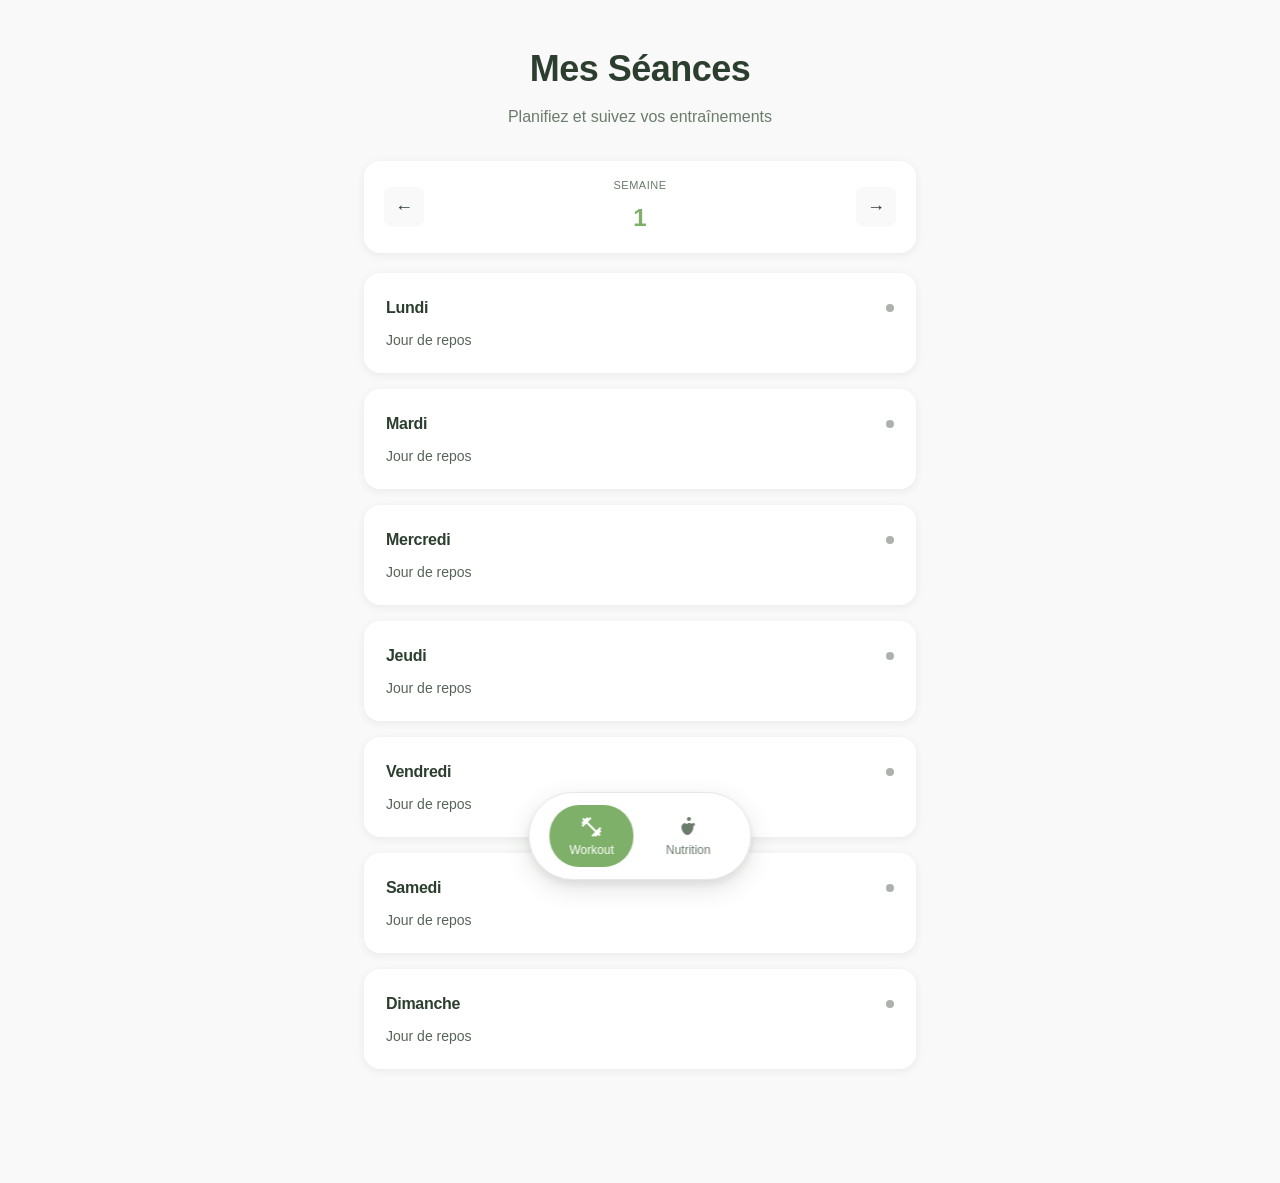
==== commit 2acb530c: "Add nutrition page with macro calculator and bottom navigation Features added: - Bottom navigation b" ====
--- a/index.html
+++ b/index.html
@@ -3,35 +3,132 @@
 <head>
     <meta charset="UTF-8">
     <meta name="viewport" content="width=device-width, initial-scale=1.0">
-    <title>Workout Tracker - Suivi d'Entraînement</title>
+    <title>Fitness Tracker - Entraînement & Nutrition</title>
     <link rel="stylesheet" href="styles.css">
 </head>
 <body>
+    <!-- SVG Icons (hidden) -->
+    <svg style="display: none;">
+        <!-- Dumbbell Icon -->
+        <symbol id="icon-dumbbell" viewBox="0 0 24 24">
+            <path d="M20.57 14.86L22 13.43 20.57 12 17 15.57 8.43 7 12 3.43 10.57 2 9.14 3.43 7.71 2 5.57 4.14 4.14 2.71 2.71 4.14l1.43 1.43L2 7.71l1.43 1.43L2 10.57 3.43 12 7 8.43 15.57 17 12 20.57 13.43 22l1.43-1.43L16.29 22l2.14-2.14 1.43 1.43 1.43-1.43-1.43-1.43L22 16.29z"/>
+        </symbol>
+
+        <!-- Apple Icon -->
+        <symbol id="icon-apple" viewBox="0 0 24 24">
+            <path d="M12.5 2c-1.1 0-2 .9-2 2s.9 2 2 2 2-.9 2-2-.9-2-2-2zm-3.5 6c-2.21 0-4 1.79-4 4 0 3.31 2.69 8 6 8s6-4.69 6-8c0-2.21-1.79-4-4-4-1.1 0-2 .45-2.5 1.18C9.5 8.45 8.6 8 7.5 8zm8 0c-.83 0-1.5.67-1.5 1.5s.67 1.5 1.5 1.5 1.5-.67 1.5-1.5-.67-1.5-1.5-1.5z"/>
+        </symbol>
+
+        <!-- Rotation Icon -->
+        <symbol id="icon-rotation" viewBox="0 0 24 24">
+            <path d="M12 4V1L8 5l4 4V6c3.31 0 6 2.69 6 6 0 1.01-.25 1.97-.7 2.8l1.46 1.46C19.54 15.03 20 13.57 20 12c0-4.42-3.58-8-8-8zm0 14c-3.31 0-6-2.69-6-6 0-1.01.25-1.97.7-2.8L5.24 7.74C4.46 8.97 4 10.43 4 12c0 4.42 3.58 8 8 8v3l4-4-4-4v3z"/>
+        </symbol>
+    </svg>
+
     <div class="container">
-        <!-- Header -->
-        <header>
-            <h1>Mes Séances</h1>
-            <p class="subtitle">Planifiez et suivez vos entraînements</p>
-        </header>
-
-        <!-- Week Navigation (always visible) -->
-        <div class="week-navigation" id="weekNavigation">
-            <button class="week-nav-btn" id="prevWeek">←</button>
-            <div class="week-info">
-                <span class="week-label">Semaine</span>
-                <span class="week-number" id="weekNumber">1</span>
-            </div>
-            <button class="week-nav-btn" id="nextWeek">→</button>
-        </div>
-
-        <!-- Week View -->
-        <section class="week-view" id="weekView">
-            <!-- Days will be generated by JavaScript -->
-        </section>
-
-        <!-- Info box about rotation -->
-        <div class="rotation-info-box" id="rotationInfoBox" style="display: none;">
-            <p>💡 <strong>Astuce :</strong> Utilisez l'option "Rotation" pour faire tourner automatiquement vos séances sur les semaines.</p>
+        <!-- WORKOUT PAGE -->
+        <div class="page active" id="workoutPage">
+            <!-- Header -->
+            <header>
+                <h1>Mes Séances</h1>
+                <p class="subtitle">Planifiez et suivez vos entraînements</p>
+            </header>
+
+            <!-- Week Navigation (always visible) -->
+            <div class="week-navigation" id="weekNavigation">
+                <button class="week-nav-btn" id="prevWeek">←</button>
+                <div class="week-info">
+                    <span class="week-label">Semaine</span>
+                    <span class="week-number" id="weekNumber">1</span>
+                </div>
+                <button class="week-nav-btn" id="nextWeek">→</button>
+            </div>
+
+            <!-- Week View -->
+            <section class="week-view" id="weekView">
+                <!-- Days will be generated by JavaScript -->
+            </section>
+
+            <!-- Info box about rotation -->
+            <div class="rotation-info-box" id="rotationInfoBox" style="display: none;">
+                <p>💡 <strong>Mode rotation activé :</strong> Toutes vos séances tournent automatiquement sur l'ensemble de vos jours d'entraînement chaque semaine.</p>
+            </div>
+        </div>
+
+        <!-- NUTRITION PAGE -->
+        <div class="page" id="nutritionPage">
+            <!-- Header -->
+            <header>
+                <h1>Nutrition</h1>
+                <p class="subtitle">Suivez vos macros quotidiennes</p>
+            </header>
+
+            <!-- User Profile Section -->
+            <div class="nutrition-profile" id="nutritionProfile">
+                <button class="profile-setup-btn" id="profileSetupBtn">
+                    <svg class="icon"><use href="#icon-apple"></use></svg>
+                    Configurer mon profil
+                </button>
+            </div>
+
+            <!-- Daily Tracking Section -->
+            <div class="daily-tracking" id="dailyTracking" style="display: none;">
+                <div class="daily-header">
+                    <h3 id="dailyDate">Aujourd'hui</h3>
+                    <button class="reset-day-btn" id="resetDayBtn">🔄 Réinitialiser</button>
+                </div>
+
+                <!-- Macros Overview -->
+                <div class="macros-overview">
+                    <div class="macro-card">
+                        <div class="macro-label">Calories</div>
+                        <div class="macro-progress">
+                            <div class="macro-bar">
+                                <div class="macro-bar-fill calories-fill" id="caloriesBar"></div>
+                            </div>
+                            <div class="macro-values">
+                                <span class="macro-current" id="caloriesCurrent">0</span>
+                                <span class="macro-separator">/</span>
+                                <span class="macro-target" id="caloriesTarget">0</span>
+                                <span class="macro-unit">kcal</span>
+                            </div>
+                        </div>
+                    </div>
+
+                    <div class="macro-card">
+                        <div class="macro-label">Protéines</div>
+                        <div class="macro-progress">
+                            <div class="macro-bar">
+                                <div class="macro-bar-fill protein-fill" id="proteinBar"></div>
+                            </div>
+                            <div class="macro-values">
+                                <span class="macro-current" id="proteinCurrent">0</span>
+                                <span class="macro-separator">/</span>
+                                <span class="macro-target" id="proteinTarget">0</span>
+                                <span class="macro-unit">g</span>
+                            </div>
+                        </div>
+                    </div>
+                </div>
+
+                <!-- Quick Add Section -->
+                <div class="quick-add-section">
+                    <h3>Ajouter un repas</h3>
+                    <div class="quick-add-inputs">
+                        <input type="number" id="addCalories" class="quick-input" placeholder="Calories" min="0" step="1">
+                        <input type="number" id="addProtein" class="quick-input" placeholder="Protéines (g)" min="0" step="0.1">
+                        <button class="add-meal-btn" id="addMealBtn">+ Ajouter</button>
+                    </div>
+                </div>
+
+                <!-- Meal History -->
+                <div class="meal-history">
+                    <h3>Historique du jour</h3>
+                    <div class="meal-list" id="mealList">
+                        <!-- Meals will be added here -->
+                    </div>
+                </div>
+            </div>
         </div>
 
         <!-- Session Detail Modal -->
@@ -92,9 +189,9 @@
                     <!-- Rotation Message -->
                     <div class="rotation-section" id="rotationSection" style="display: none;">
                         <div class="rotation-message">
-                            <span class="rotation-icon">🔄</span>
+                            <svg class="rotation-icon-svg"><use href="#icon-rotation"></use></svg>
                             <p>Rotation automatique</p>
-                            <span class="rotation-subtitle">La séance tournera automatiquement chaque semaine</span>
+                            <span class="rotation-subtitle">Toutes les séances tournent sur vos jours d'entraînement</span>
                             <div class="rotation-current-session" id="rotationCurrentSession">
                                 <!-- Will show current week's session -->
                             </div>
@@ -109,6 +206,74 @@
             </div>
         </div>
 
+        <!-- Profile Setup Modal -->
+        <div class="modal" id="profileModal">
+            <div class="modal-content">
+                <div class="modal-header">
+                    <h2>Configuration du profil</h2>
+                    <button class="close-btn" id="closeProfileModal">&times;</button>
+                </div>
+
+                <div class="profile-form">
+                    <div class="form-group">
+                        <label for="userWeight">Poids (kg)</label>
+                        <input type="number" id="userWeight" class="form-input" placeholder="70" min="30" max="300" step="0.1">
+                    </div>
+
+                    <div class="form-group">
+                        <label for="userHeight">Taille (cm)</label>
+                        <input type="number" id="userHeight" class="form-input" placeholder="175" min="100" max="250">
+                    </div>
+
+                    <div class="form-group">
+                        <label for="userAge">Âge</label>
+                        <input type="number" id="userAge" class="form-input" placeholder="25" min="15" max="100">
+                    </div>
+
+                    <div class="form-group">
+                        <label for="userGender">Sexe</label>
+                        <select id="userGender" class="form-input">
+                            <option value="male">Homme</option>
+                            <option value="female">Femme</option>
+                        </select>
+                    </div>
+
+                    <div class="form-group">
+                        <label for="activityLevel">Niveau d'activité</label>
+                        <select id="activityLevel" class="form-input">
+                            <option value="1.2">Sédentaire (peu ou pas d'exercice)</option>
+                            <option value="1.375">Légèrement actif (1-3 jours/semaine)</option>
+                            <option value="1.55" selected>Modérément actif (3-5 jours/semaine)</option>
+                            <option value="1.725">Très actif (6-7 jours/semaine)</option>
+                            <option value="1.9">Extrêmement actif (2x par jour)</option>
+                        </select>
+                    </div>
+
+                    <div class="form-group">
+                        <label for="goal">Objectif</label>
+                        <select id="goal" class="form-input">
+                            <option value="cut">Sèche (perte de poids)</option>
+                            <option value="maintain">Maintien</option>
+                            <option value="bulk">Prise de masse (bulk)</option>
+                        </select>
+                    </div>
+
+                    <button class="save-profile-btn" id="saveProfileBtn">Calculer mes besoins</button>
+                </div>
+            </div>
+        </div>
+
+        <!-- Bottom Navigation -->
+        <nav class="bottom-nav">
+            <button class="nav-item active" data-page="workout">
+                <svg class="nav-icon"><use href="#icon-dumbbell"></use></svg>
+                <span class="nav-label">Workout</span>
+            </button>
+            <button class="nav-item" data-page="nutrition">
+                <svg class="nav-icon"><use href="#icon-apple"></use></svg>
+                <span class="nav-label">Nutrition</span>
+            </button>
+        </nav>
     </div>
 
     <script src="script.js"></script>
--- a/styles.css
+++ b/styles.css
@@ -772,3 +772,476 @@
 .modal-content::-webkit-scrollbar-thumb:hover {
     background: var(--text-light);
 }
+
+/* ========================================
+   PAGES & NAVIGATION
+   ======================================== */
+
+/* Page Container with bottom padding for nav */
+.container {
+    padding-bottom: 90px; /* Space for bottom nav */
+}
+
+/* Page switching */
+.page {
+    display: none;
+    animation: fadeIn 0.3s ease;
+}
+
+.page.active {
+    display: block;
+}
+
+/* Bottom Navigation - Capsule Design */
+.bottom-nav {
+    position: fixed;
+    bottom: 20px;
+    left: 50%;
+    transform: translateX(-50%);
+    display: flex;
+    gap: 12px;
+    background: var(--rest-white);
+    padding: 12px 20px;
+    border-radius: 50px;
+    box-shadow: 0 8px 24px var(--shadow-strong),
+                0 4px 8px var(--shadow);
+    z-index: 999;
+    backdrop-filter: blur(10px);
+    border: 1px solid var(--border-light);
+}
+
+.nav-item {
+    display: flex;
+    flex-direction: column;
+    align-items: center;
+    gap: 4px;
+    padding: 10px 20px;
+    border: none;
+    background: transparent;
+    border-radius: 30px;
+    cursor: pointer;
+    transition: all 0.3s ease;
+    color: var(--text-light);
+}
+
+.nav-item:hover {
+    background: var(--background);
+}
+
+.nav-item.active {
+    background: var(--workout-green);
+    color: white;
+}
+
+.nav-icon {
+    width: 24px;
+    height: 24px;
+    fill: currentColor;
+}
+
+.nav-label {
+    font-size: 12px;
+    font-weight: 500;
+}
+
+/* SVG Icon Styles */
+.icon {
+    width: 20px;
+    height: 20px;
+    fill: currentColor;
+}
+
+.rotation-icon-svg {
+    width: 48px;
+    height: 48px;
+    fill: var(--workout-green);
+    margin-bottom: 12px;
+}
+
+/* ========================================
+   NUTRITION PAGE
+   ======================================== */
+
+/* Nutrition Profile Setup */
+.nutrition-profile {
+    display: flex;
+    flex-direction: column;
+    align-items: center;
+    justify-content: center;
+    min-height: 60vh;
+    padding: 40px 20px;
+}
+
+.profile-setup-btn {
+    display: flex;
+    align-items: center;
+    gap: 12px;
+    padding: 16px 32px;
+    background: var(--workout-green);
+    color: white;
+    border: none;
+    border-radius: 50px;
+    font-size: 16px;
+    font-weight: 500;
+    cursor: pointer;
+    transition: all 0.3s ease;
+    box-shadow: 0 4px 12px rgba(127, 176, 105, 0.3);
+}
+
+.profile-setup-btn:hover {
+    background: var(--workout-green-dark);
+    transform: translateY(-2px);
+    box-shadow: 0 6px 16px rgba(127, 176, 105, 0.4);
+}
+
+.profile-setup-btn .icon {
+    width: 24px;
+    height: 24px;
+}
+
+/* Profile Form */
+.profile-form {
+    padding: 24px 0;
+}
+
+.form-group {
+    margin-bottom: 20px;
+}
+
+.form-group label {
+    display: block;
+    margin-bottom: 8px;
+    font-size: 14px;
+    font-weight: 500;
+    color: var(--text-dark);
+}
+
+.form-input {
+    width: 100%;
+    padding: 12px 16px;
+    border: 2px solid var(--border-light);
+    border-radius: 12px;
+    font-size: 15px;
+    color: var(--text-dark);
+    background: var(--rest-white);
+    transition: all 0.3s ease;
+}
+
+.form-input:focus {
+    outline: none;
+    border-color: var(--workout-green);
+    box-shadow: 0 0 0 3px rgba(127, 176, 105, 0.1);
+}
+
+.save-profile-btn {
+    width: 100%;
+    padding: 16px;
+    background: var(--workout-green);
+    color: white;
+    border: none;
+    border-radius: 12px;
+    font-size: 16px;
+    font-weight: 600;
+    cursor: pointer;
+    margin-top: 24px;
+    transition: all 0.3s ease;
+}
+
+.save-profile-btn:hover {
+    background: var(--workout-green-dark);
+    transform: translateY(-2px);
+}
+
+/* Daily Tracking */
+.daily-tracking {
+    animation: fadeIn 0.5s ease;
+}
+
+.daily-header {
+    display: flex;
+    justify-content: space-between;
+    align-items: center;
+    margin-bottom: 24px;
+}
+
+.daily-header h3 {
+    font-size: 20px;
+    font-weight: 600;
+    color: var(--text-dark);
+}
+
+.reset-day-btn {
+    padding: 8px 16px;
+    background: transparent;
+    border: 2px solid var(--border-light);
+    border-radius: 20px;
+    font-size: 13px;
+    color: var(--text-light);
+    cursor: pointer;
+    transition: all 0.3s ease;
+}
+
+.reset-day-btn:hover {
+    border-color: var(--workout-green);
+    color: var(--workout-green);
+}
+
+/* Macros Overview */
+.macros-overview {
+    display: flex;
+    flex-direction: column;
+    gap: 16px;
+    margin-bottom: 32px;
+}
+
+.macro-card {
+    background: var(--rest-white);
+    border-radius: 16px;
+    padding: 20px;
+    box-shadow: 0 2px 8px var(--shadow);
+}
+
+.macro-label {
+    font-size: 14px;
+    font-weight: 600;
+    color: var(--text-light);
+    margin-bottom: 12px;
+    text-transform: uppercase;
+    letter-spacing: 0.5px;
+}
+
+.macro-bar {
+    width: 100%;
+    height: 12px;
+    background: var(--background);
+    border-radius: 6px;
+    overflow: hidden;
+    margin-bottom: 12px;
+}
+
+.macro-bar-fill {
+    height: 100%;
+    border-radius: 6px;
+    transition: width 0.5s ease;
+}
+
+.calories-fill {
+    background: linear-gradient(90deg, #FF6B6B, #FF8E53);
+}
+
+.protein-fill {
+    background: linear-gradient(90deg, var(--workout-green), var(--workout-green-light));
+}
+
+.macro-values {
+    display: flex;
+    align-items: baseline;
+    gap: 4px;
+    font-size: 14px;
+    color: var(--text-light);
+}
+
+.macro-current {
+    font-size: 24px;
+    font-weight: 700;
+    color: var(--text-dark);
+}
+
+.macro-target {
+    font-size: 18px;
+    font-weight: 600;
+}
+
+.macro-unit {
+    font-size: 13px;
+    margin-left: 4px;
+}
+
+/* Quick Add Section */
+.quick-add-section {
+    background: var(--rest-white);
+    border-radius: 16px;
+    padding: 24px;
+    box-shadow: 0 2px 8px var(--shadow);
+    margin-bottom: 32px;
+}
+
+.quick-add-section h3 {
+    font-size: 18px;
+    font-weight: 600;
+    color: var(--text-dark);
+    margin-bottom: 16px;
+}
+
+.quick-add-inputs {
+    display: flex;
+    gap: 12px;
+    flex-wrap: wrap;
+}
+
+.quick-input {
+    flex: 1;
+    min-width: 120px;
+    padding: 12px 16px;
+    border: 2px solid var(--border-light);
+    border-radius: 12px;
+    font-size: 15px;
+    color: var(--text-dark);
+    background: var(--background);
+    transition: all 0.3s ease;
+}
+
+.quick-input:focus {
+    outline: none;
+    border-color: var(--workout-green);
+    background: var(--rest-white);
+}
+
+.add-meal-btn {
+    padding: 12px 24px;
+    background: var(--workout-green);
+    color: white;
+    border: none;
+    border-radius: 12px;
+    font-size: 15px;
+    font-weight: 600;
+    cursor: pointer;
+    transition: all 0.3s ease;
+    white-space: nowrap;
+}
+
+.add-meal-btn:hover {
+    background: var(--workout-green-dark);
+    transform: translateY(-2px);
+}
+
+/* Meal History */
+.meal-history {
+    background: var(--rest-white);
+    border-radius: 16px;
+    padding: 24px;
+    box-shadow: 0 2px 8px var(--shadow);
+}
+
+.meal-history h3 {
+    font-size: 18px;
+    font-weight: 600;
+    color: var(--text-dark);
+    margin-bottom: 16px;
+}
+
+.meal-list {
+    display: flex;
+    flex-direction: column;
+    gap: 12px;
+}
+
+.meal-item {
+    display: flex;
+    justify-content: space-between;
+    align-items: center;
+    padding: 12px;
+    background: var(--background);
+    border-radius: 12px;
+    animation: slideInUp 0.3s ease;
+}
+
+.meal-info {
+    display: flex;
+    gap: 16px;
+    align-items: center;
+}
+
+.meal-time {
+    font-size: 12px;
+    color: var(--text-light);
+    min-width: 45px;
+}
+
+.meal-macros {
+    display: flex;
+    gap: 12px;
+    font-size: 14px;
+}
+
+.meal-macro {
+    color: var(--text-dark);
+    font-weight: 500;
+}
+
+.meal-macro span {
+    color: var(--text-light);
+    font-weight: 400;
+    font-size: 12px;
+}
+
+.delete-meal-btn {
+    padding: 6px 12px;
+    background: transparent;
+    border: 1px solid var(--border-light);
+    border-radius: 8px;
+    color: var(--text-light);
+    font-size: 18px;
+    cursor: pointer;
+    transition: all 0.3s ease;
+}
+
+.delete-meal-btn:hover {
+    background: #fee;
+    border-color: #fcc;
+    color: #c33;
+}
+
+.meal-list-empty {
+    text-align: center;
+    padding: 40px 20px;
+    color: var(--text-light);
+    font-size: 14px;
+}
+
+/* Animations */
+@keyframes slideInUp {
+    from {
+        opacity: 0;
+        transform: translateY(20px);
+    }
+    to {
+        opacity: 1;
+        transform: translateY(0);
+    }
+}
+
+/* Responsive adjustments for bottom nav */
+@media (max-width: 600px) {
+    .bottom-nav {
+        bottom: 16px;
+        padding: 10px 16px;
+    }
+
+    .nav-item {
+        padding: 8px 16px;
+    }
+
+    .nav-icon {
+        width: 22px;
+        height: 22px;
+    }
+
+    .nav-label {
+        font-size: 11px;
+    }
+}
+
+@media (min-width: 768px) {
+    .quick-add-inputs {
+        flex-wrap: nowrap;
+    }
+
+    .macros-overview {
+        flex-direction: row;
+    }
+
+    .macro-card {
+        flex: 1;
+    }
+}
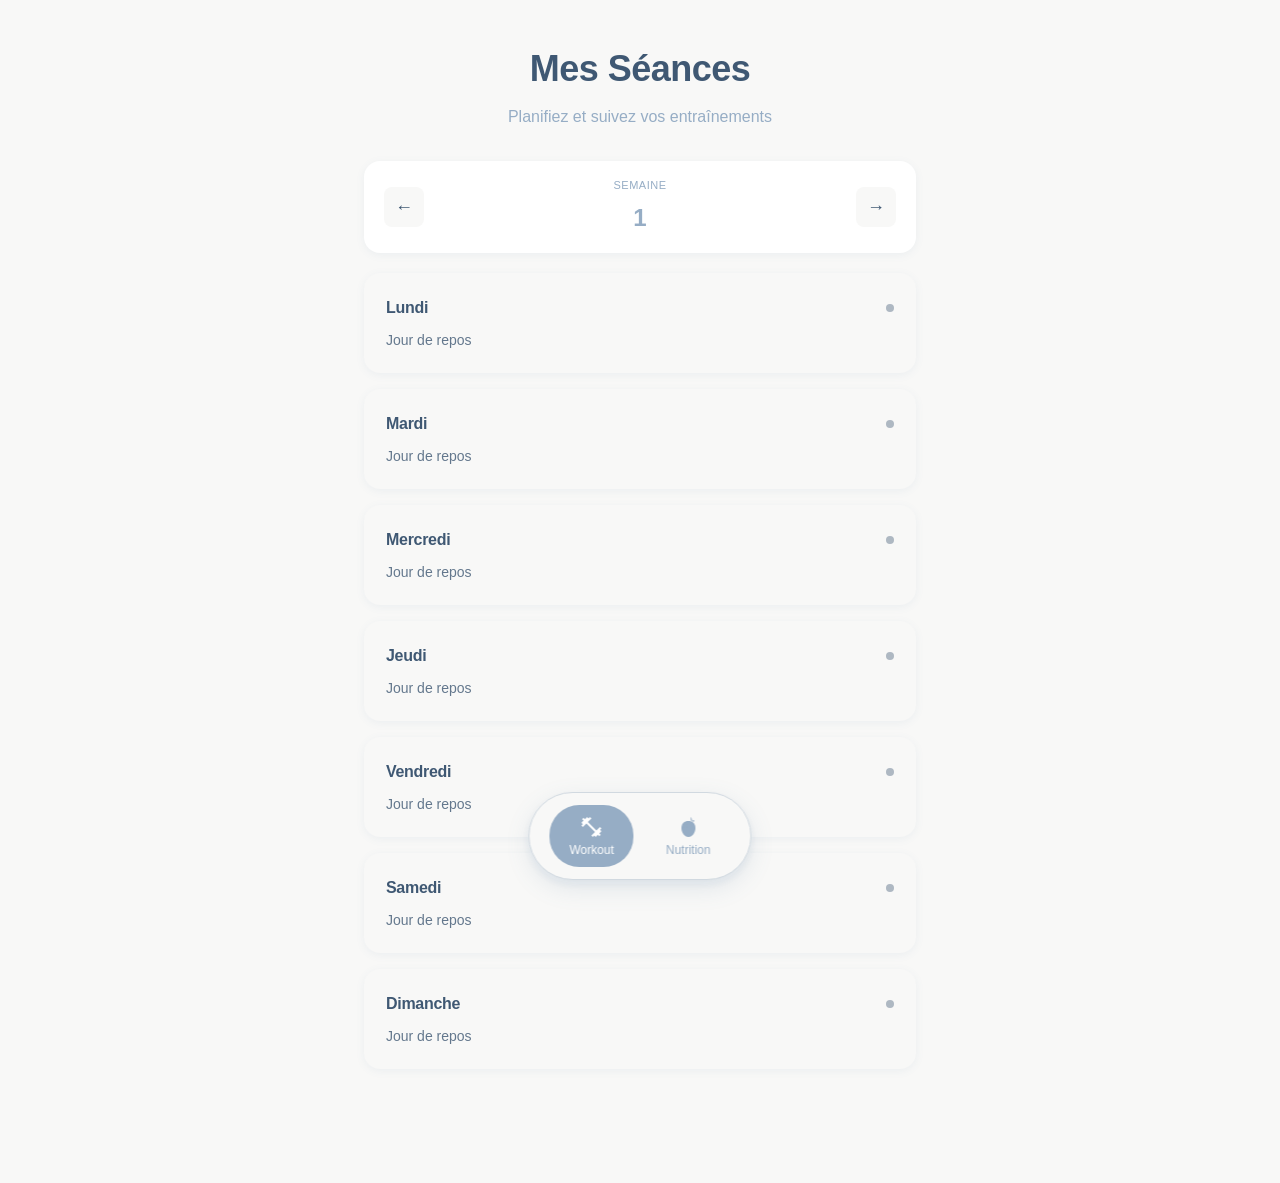
==== commit 177fb332: "Redesign with blue color palette, custom font, and SVG icons Major visual redesign: - New color pale" ====
--- a/index.html
+++ b/index.html
@@ -14,14 +14,34 @@
             <path d="M20.57 14.86L22 13.43 20.57 12 17 15.57 8.43 7 12 3.43 10.57 2 9.14 3.43 7.71 2 5.57 4.14 4.14 2.71 2.71 4.14l1.43 1.43L2 7.71l1.43 1.43L2 10.57 3.43 12 7 8.43 15.57 17 12 20.57 13.43 22l1.43-1.43L16.29 22l2.14-2.14 1.43 1.43 1.43-1.43-1.43-1.43L22 16.29z"/>
         </symbol>
 
-        <!-- Apple Icon -->
+        <!-- Apple Icon - Realistic Apple Shape -->
         <symbol id="icon-apple" viewBox="0 0 24 24">
-            <path d="M12.5 2c-1.1 0-2 .9-2 2s.9 2 2 2 2-.9 2-2-.9-2-2-2zm-3.5 6c-2.21 0-4 1.79-4 4 0 3.31 2.69 8 6 8s6-4.69 6-8c0-2.21-1.79-4-4-4-1.1 0-2 .45-2.5 1.18C9.5 8.45 8.6 8 7.5 8zm8 0c-.83 0-1.5.67-1.5 1.5s.67 1.5 1.5 1.5 1.5-.67 1.5-1.5-.67-1.5-1.5-1.5z"/>
+            <!-- Leaf -->
+            <path d="M14 2c0 0 1 0.5 1.5 2c0.3 0.9 0.3 1.5 0.3 1.5s1-0.8 1.7-0.5c0.7 0.3 0.5 1.5 0.5 1.5s-1.5 0.5-2.5 0c-0.8-0.4-1.5-1.5-1.5-1.5z" fill="currentColor" opacity="0.7"/>
+            <!-- Apple Body -->
+            <path d="M12 6c-4 0-7 2.5-7 7c0 4.5 3 9 7 9s7-4.5 7-9c0-4.5-3-7-7-7z" fill="currentColor"/>
+            <!-- Highlight -->
+            <ellipse cx="9" cy="10" rx="2" ry="2.5" fill="currentColor" opacity="0.2"/>
         </symbol>
 
         <!-- Rotation Icon -->
         <symbol id="icon-rotation" viewBox="0 0 24 24">
             <path d="M12 4V1L8 5l4 4V6c3.31 0 6 2.69 6 6 0 1.01-.25 1.97-.7 2.8l1.46 1.46C19.54 15.03 20 13.57 20 12c0-4.42-3.58-8-8-8zm0 14c-3.31 0-6-2.69-6-6 0-1.01.25-1.97.7-2.8L5.24 7.74C4.46 8.97 4 10.43 4 12c0 4.42 3.58 8 8 8v3l4-4-4-4v3z"/>
+        </symbol>
+
+        <!-- Leaf/Rest Icon -->
+        <symbol id="icon-rest" viewBox="0 0 24 24">
+            <path d="M12 2c-1 0-2 0.5-2.5 1C9 3.5 9 4 9 4.5c0 0 0 0.5-1 1.5c-1 1-2 2-2 4c0 2 1 3.5 2.5 4.5C7.5 15.5 7 16.5 7 18c0 2 1.5 4 5 4s5-2 5-4c0-1.5-0.5-2.5-1.5-3.5C17 13.5 18 12 18 10c0-2-1-3-2-4c-1-1-1-1.5-1-1.5c0-0.5 0-1-0.5-1.5C14 2.5 13 2 12 2z"/>
+        </symbol>
+
+        <!-- Info/Lightbulb Icon -->
+        <symbol id="icon-info" viewBox="0 0 24 24">
+            <path d="M12 2C11 2 10 2.5 10 3.5v0.8C8.2 5.1 7 6.9 7 9c0 1.9 1 3.6 2.5 4.5V17c0 0.6 0.4 1 1 1h3c0.6 0 1-0.4 1-1v-3.5C16 12.6 17 10.9 17 9c0-2.1-1.2-3.9-3-4.7V3.5C14 2.5 13 2 12 2zm-1.5 17v1c0 0.3 0.2 0.5 0.5 0.5h2c0.3 0 0.5-0.2 0.5-0.5v-1h-3z"/>
+        </symbol>
+
+        <!-- Refresh/Reset Icon -->
+        <symbol id="icon-refresh" viewBox="0 0 24 24">
+            <path d="M17.65 6.35C16.2 4.9 14.21 4 12 4c-4.42 0-7.99 3.58-7.99 8s3.57 8 7.99 8c3.73 0 6.84-2.55 7.73-6h-2.08c-.82 2.33-3.04 4-5.65 4-3.31 0-6-2.69-6-6s2.69-6 6-6c1.66 0 3.14.69 4.22 1.78L13 11h7V4l-2.35 2.35z"/>
         </symbol>
     </svg>
 
@@ -51,7 +71,10 @@
 
             <!-- Info box about rotation -->
             <div class="rotation-info-box" id="rotationInfoBox" style="display: none;">
-                <p>💡 <strong>Mode rotation activé :</strong> Toutes vos séances tournent automatiquement sur l'ensemble de vos jours d'entraînement chaque semaine.</p>
+                <p>
+                    <svg class="info-icon-inline"><use href="#icon-info"></use></svg>
+                    <strong>Mode rotation activé :</strong> Toutes vos séances tournent automatiquement sur l'ensemble de vos jours d'entraînement chaque semaine.
+                </p>
             </div>
         </div>
 
@@ -75,7 +98,10 @@
             <div class="daily-tracking" id="dailyTracking" style="display: none;">
                 <div class="daily-header">
                     <h3 id="dailyDate">Aujourd'hui</h3>
-                    <button class="reset-day-btn" id="resetDayBtn">🔄 Réinitialiser</button>
+                    <button class="reset-day-btn" id="resetDayBtn">
+                        <svg class="reset-icon"><use href="#icon-refresh"></use></svg>
+                        Réinitialiser
+                    </button>
                 </div>
 
                 <!-- Macros Overview -->
@@ -180,7 +206,7 @@
                         <!-- Rest Day Message -->
                     <div class="rest-section" id="restSection" style="display: none;">
                         <div class="rest-message">
-                            <span class="rest-icon">🌿</span>
+                            <svg class="rest-icon-svg"><use href="#icon-rest"></use></svg>
                             <p>Jour de repos</p>
                             <span class="rest-subtitle">Récupération et régénération</span>
                         </div>
--- a/styles.css
+++ b/styles.css
@@ -1,3 +1,12 @@
+/* Custom Font */
+@font-face {
+    font-family: 'Cocogoose Pro';
+    src: url('Cocogoose-Pro-Regular-trial.ttf') format('truetype');
+    font-weight: normal;
+    font-style: normal;
+    font-display: swap;
+}
+
 /* Reset & Base Styles */
 * {
     margin: 0;
@@ -6,21 +15,28 @@
 }
 
 :root {
-    /* Color Palette - Natural & Minimalist */
-    --workout-green: #7FB069;
-    --workout-green-light: #9DC88D;
-    --workout-green-dark: #5A8C52;
-    --rest-white: #FFFFFF;
-    --background: #F8F9F8;
-    --text-dark: #2C3E2E;
-    --text-light: #6B7C6B;
-    --border-light: #E5E8E5;
-    --shadow: rgba(47, 62, 46, 0.08);
-    --shadow-strong: rgba(47, 62, 46, 0.15);
+    /* Color Palette - Blues & Off-White */
+    --primary-blue: hsl(211, 29%, 68%);      /* Bleu principal h211 s29 v68 */
+    --light-blue: hsl(210, 24%, 91%);        /* Bleu clair h210 s24 v91 */
+    --off-white: hsl(52, 3%, 97%);           /* Blanc cassé h52 s3 v97 */
+    --blue-dark: hsl(211, 29%, 50%);         /* Bleu foncé pour hover */
+    --blue-darker: hsl(211, 29%, 35%);       /* Bleu très foncé pour texte */
+
+    /* Aliases for backward compatibility */
+    --workout-green: var(--primary-blue);
+    --workout-green-light: var(--light-blue);
+    --workout-green-dark: var(--blue-dark);
+    --rest-white: var(--off-white);
+    --background: var(--off-white);
+    --text-dark: var(--blue-darker);
+    --text-light: var(--primary-blue);
+    --border-light: hsl(210, 20%, 85%);
+    --shadow: hsla(211, 29%, 50%, 0.08);
+    --shadow-strong: hsla(211, 29%, 50%, 0.15);
 }
 
 body {
-    font-family: -apple-system, BlinkMacSystemFont, 'Segoe UI', Roboto, 'Helvetica Neue', Arial, sans-serif;
+    font-family: 'Cocogoose Pro', -apple-system, BlinkMacSystemFont, 'Segoe UI', Roboto, 'Helvetica Neue', Arial, sans-serif;
     background-color: var(--background);
     color: var(--text-dark);
     line-height: 1.6;
@@ -456,8 +472,10 @@
     gap: 12px;
 }
 
-.rest-icon {
-    font-size: 48px;
+.rest-icon-svg {
+    width: 48px;
+    height: 48px;
+    fill: var(--primary-blue);
 }
 
 .rest-message p {
@@ -482,10 +500,6 @@
     flex-direction: column;
     align-items: center;
     gap: 12px;
-}
-
-.rotation-icon {
-    font-size: 48px;
 }
 
 .rotation-message p {
@@ -854,8 +868,23 @@
 .rotation-icon-svg {
     width: 48px;
     height: 48px;
-    fill: var(--workout-green);
+    fill: var(--primary-blue);
     margin-bottom: 12px;
+}
+
+.info-icon-inline {
+    width: 18px;
+    height: 18px;
+    fill: var(--primary-blue);
+    vertical-align: middle;
+    margin-right: 6px;
+}
+
+.reset-icon {
+    width: 16px;
+    height: 16px;
+    fill: currentColor;
+    margin-right: 6px;
 }
 
 /* ========================================
@@ -971,6 +1000,8 @@
 }
 
 .reset-day-btn {
+    display: inline-flex;
+    align-items: center;
     padding: 8px 16px;
     background: transparent;
     border: 2px solid var(--border-light);
@@ -982,8 +1013,8 @@
 }
 
 .reset-day-btn:hover {
-    border-color: var(--workout-green);
-    color: var(--workout-green);
+    border-color: var(--primary-blue);
+    color: var(--primary-blue);
 }
 
 /* Macros Overview */
@@ -1026,11 +1057,11 @@
 }
 
 .calories-fill {
-    background: linear-gradient(90deg, #FF6B6B, #FF8E53);
+    background: linear-gradient(90deg, var(--primary-blue), var(--light-blue));
 }
 
 .protein-fill {
-    background: linear-gradient(90deg, var(--workout-green), var(--workout-green-light));
+    background: linear-gradient(90deg, var(--blue-dark), var(--primary-blue));
 }
 
 .macro-values {
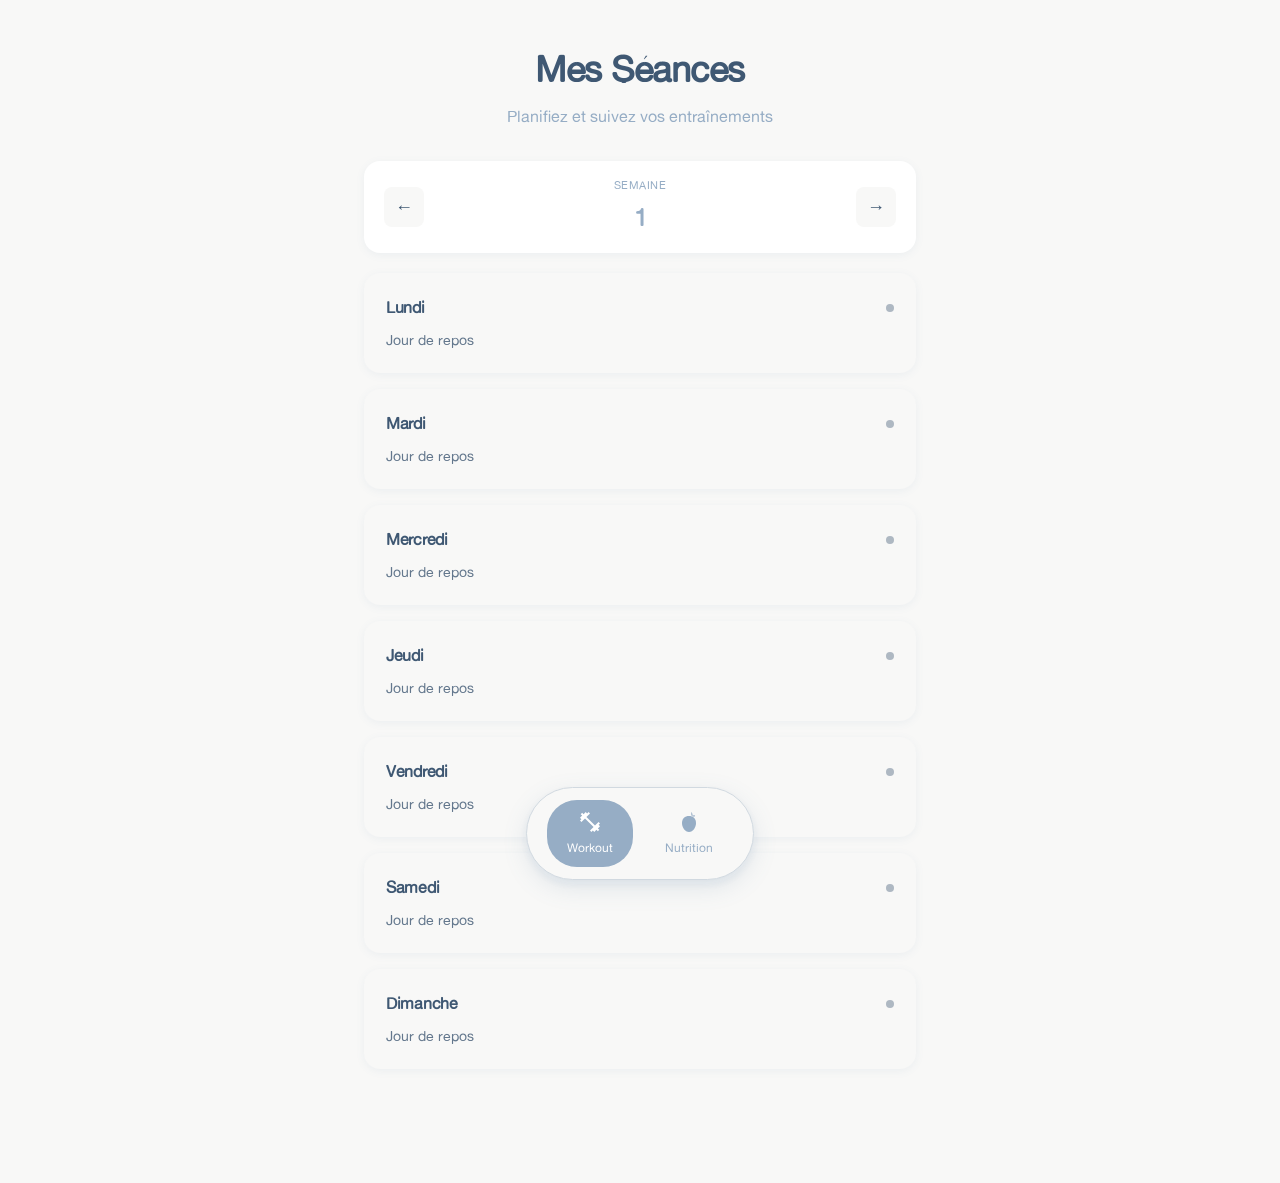
==== commit 48a35162: "Refactor: Split into multi-page architecture - Created separate workout.html and nutrition.html page" ====
--- a/index.html
+++ b/index.html
@@ -3,305 +3,13 @@
 <head>
     <meta charset="UTF-8">
     <meta name="viewport" content="width=device-width, initial-scale=1.0">
-    <title>Fitness Tracker - Entraînement & Nutrition</title>
-    <link rel="stylesheet" href="styles.css">
+    <meta http-equiv="refresh" content="0; url=workout.html">
+    <title>Fitness Tracker - Redirection...</title>
 </head>
 <body>
-    <!-- SVG Icons (hidden) -->
-    <svg style="display: none;">
-        <!-- Dumbbell Icon -->
-        <symbol id="icon-dumbbell" viewBox="0 0 24 24">
-            <path d="M20.57 14.86L22 13.43 20.57 12 17 15.57 8.43 7 12 3.43 10.57 2 9.14 3.43 7.71 2 5.57 4.14 4.14 2.71 2.71 4.14l1.43 1.43L2 7.71l1.43 1.43L2 10.57 3.43 12 7 8.43 15.57 17 12 20.57 13.43 22l1.43-1.43L16.29 22l2.14-2.14 1.43 1.43 1.43-1.43-1.43-1.43L22 16.29z"/>
-        </symbol>
-
-        <!-- Apple Icon - Realistic Apple Shape -->
-        <symbol id="icon-apple" viewBox="0 0 24 24">
-            <!-- Leaf -->
-            <path d="M14 2c0 0 1 0.5 1.5 2c0.3 0.9 0.3 1.5 0.3 1.5s1-0.8 1.7-0.5c0.7 0.3 0.5 1.5 0.5 1.5s-1.5 0.5-2.5 0c-0.8-0.4-1.5-1.5-1.5-1.5z" fill="currentColor" opacity="0.7"/>
-            <!-- Apple Body -->
-            <path d="M12 6c-4 0-7 2.5-7 7c0 4.5 3 9 7 9s7-4.5 7-9c0-4.5-3-7-7-7z" fill="currentColor"/>
-            <!-- Highlight -->
-            <ellipse cx="9" cy="10" rx="2" ry="2.5" fill="currentColor" opacity="0.2"/>
-        </symbol>
-
-        <!-- Rotation Icon -->
-        <symbol id="icon-rotation" viewBox="0 0 24 24">
-            <path d="M12 4V1L8 5l4 4V6c3.31 0 6 2.69 6 6 0 1.01-.25 1.97-.7 2.8l1.46 1.46C19.54 15.03 20 13.57 20 12c0-4.42-3.58-8-8-8zm0 14c-3.31 0-6-2.69-6-6 0-1.01.25-1.97.7-2.8L5.24 7.74C4.46 8.97 4 10.43 4 12c0 4.42 3.58 8 8 8v3l4-4-4-4v3z"/>
-        </symbol>
-
-        <!-- Leaf/Rest Icon -->
-        <symbol id="icon-rest" viewBox="0 0 24 24">
-            <path d="M12 2c-1 0-2 0.5-2.5 1C9 3.5 9 4 9 4.5c0 0 0 0.5-1 1.5c-1 1-2 2-2 4c0 2 1 3.5 2.5 4.5C7.5 15.5 7 16.5 7 18c0 2 1.5 4 5 4s5-2 5-4c0-1.5-0.5-2.5-1.5-3.5C17 13.5 18 12 18 10c0-2-1-3-2-4c-1-1-1-1.5-1-1.5c0-0.5 0-1-0.5-1.5C14 2.5 13 2 12 2z"/>
-        </symbol>
-
-        <!-- Info/Lightbulb Icon -->
-        <symbol id="icon-info" viewBox="0 0 24 24">
-            <path d="M12 2C11 2 10 2.5 10 3.5v0.8C8.2 5.1 7 6.9 7 9c0 1.9 1 3.6 2.5 4.5V17c0 0.6 0.4 1 1 1h3c0.6 0 1-0.4 1-1v-3.5C16 12.6 17 10.9 17 9c0-2.1-1.2-3.9-3-4.7V3.5C14 2.5 13 2 12 2zm-1.5 17v1c0 0.3 0.2 0.5 0.5 0.5h2c0.3 0 0.5-0.2 0.5-0.5v-1h-3z"/>
-        </symbol>
-
-        <!-- Refresh/Reset Icon -->
-        <symbol id="icon-refresh" viewBox="0 0 24 24">
-            <path d="M17.65 6.35C16.2 4.9 14.21 4 12 4c-4.42 0-7.99 3.58-7.99 8s3.57 8 7.99 8c3.73 0 6.84-2.55 7.73-6h-2.08c-.82 2.33-3.04 4-5.65 4-3.31 0-6-2.69-6-6s2.69-6 6-6c1.66 0 3.14.69 4.22 1.78L13 11h7V4l-2.35 2.35z"/>
-        </symbol>
-    </svg>
-
-    <div class="container">
-        <!-- WORKOUT PAGE -->
-        <div class="page active" id="workoutPage">
-            <!-- Header -->
-            <header>
-                <h1>Mes Séances</h1>
-                <p class="subtitle">Planifiez et suivez vos entraînements</p>
-            </header>
-
-            <!-- Week Navigation (always visible) -->
-            <div class="week-navigation" id="weekNavigation">
-                <button class="week-nav-btn" id="prevWeek">←</button>
-                <div class="week-info">
-                    <span class="week-label">Semaine</span>
-                    <span class="week-number" id="weekNumber">1</span>
-                </div>
-                <button class="week-nav-btn" id="nextWeek">→</button>
-            </div>
-
-            <!-- Week View -->
-            <section class="week-view" id="weekView">
-                <!-- Days will be generated by JavaScript -->
-            </section>
-
-            <!-- Info box about rotation -->
-            <div class="rotation-info-box" id="rotationInfoBox" style="display: none;">
-                <p>
-                    <svg class="info-icon-inline"><use href="#icon-info"></use></svg>
-                    <strong>Mode rotation activé :</strong> Toutes vos séances tournent automatiquement sur l'ensemble de vos jours d'entraînement chaque semaine.
-                </p>
-            </div>
-        </div>
-
-        <!-- NUTRITION PAGE -->
-        <div class="page" id="nutritionPage">
-            <!-- Header -->
-            <header>
-                <h1>Nutrition</h1>
-                <p class="subtitle">Suivez vos macros quotidiennes</p>
-            </header>
-
-            <!-- User Profile Section -->
-            <div class="nutrition-profile" id="nutritionProfile">
-                <button class="profile-setup-btn" id="profileSetupBtn">
-                    <svg class="icon"><use href="#icon-apple"></use></svg>
-                    Configurer mon profil
-                </button>
-            </div>
-
-            <!-- Daily Tracking Section -->
-            <div class="daily-tracking" id="dailyTracking" style="display: none;">
-                <div class="daily-header">
-                    <h3 id="dailyDate">Aujourd'hui</h3>
-                    <button class="reset-day-btn" id="resetDayBtn">
-                        <svg class="reset-icon"><use href="#icon-refresh"></use></svg>
-                        Réinitialiser
-                    </button>
-                </div>
-
-                <!-- Macros Overview -->
-                <div class="macros-overview">
-                    <div class="macro-card">
-                        <div class="macro-label">Calories</div>
-                        <div class="macro-progress">
-                            <div class="macro-bar">
-                                <div class="macro-bar-fill calories-fill" id="caloriesBar"></div>
-                            </div>
-                            <div class="macro-values">
-                                <span class="macro-current" id="caloriesCurrent">0</span>
-                                <span class="macro-separator">/</span>
-                                <span class="macro-target" id="caloriesTarget">0</span>
-                                <span class="macro-unit">kcal</span>
-                            </div>
-                        </div>
-                    </div>
-
-                    <div class="macro-card">
-                        <div class="macro-label">Protéines</div>
-                        <div class="macro-progress">
-                            <div class="macro-bar">
-                                <div class="macro-bar-fill protein-fill" id="proteinBar"></div>
-                            </div>
-                            <div class="macro-values">
-                                <span class="macro-current" id="proteinCurrent">0</span>
-                                <span class="macro-separator">/</span>
-                                <span class="macro-target" id="proteinTarget">0</span>
-                                <span class="macro-unit">g</span>
-                            </div>
-                        </div>
-                    </div>
-                </div>
-
-                <!-- Quick Add Section -->
-                <div class="quick-add-section">
-                    <h3>Ajouter un repas</h3>
-                    <div class="quick-add-inputs">
-                        <input type="number" id="addCalories" class="quick-input" placeholder="Calories" min="0" step="1">
-                        <input type="number" id="addProtein" class="quick-input" placeholder="Protéines (g)" min="0" step="0.1">
-                        <button class="add-meal-btn" id="addMealBtn">+ Ajouter</button>
-                    </div>
-                </div>
-
-                <!-- Meal History -->
-                <div class="meal-history">
-                    <h3>Historique du jour</h3>
-                    <div class="meal-list" id="mealList">
-                        <!-- Meals will be added here -->
-                    </div>
-                </div>
-            </div>
-        </div>
-
-        <!-- Session Detail Modal -->
-        <div class="modal" id="sessionModal">
-            <div class="modal-content">
-                <div class="modal-header">
-                    <h2 id="modalDay">Lundi</h2>
-                    <button class="close-btn" id="closeModal">&times;</button>
-                </div>
-
-                <div class="session-type-toggle" id="sessionTypeToggle">
-                    <button class="toggle-btn active" data-type="workout">Séance</button>
-                    <button class="toggle-btn" data-type="rest">Repos</button>
-                    <button class="toggle-btn" data-type="rotation">Rotation</button>
-                </div>
-
-                <!-- VIEW MODE - Consultation -->
-                <div class="view-mode" id="viewMode" style="display: none;">
-                    <div class="view-session-name" id="viewSessionName"></div>
-
-                    <div class="view-exercises-container" id="viewExercisesContainer">
-                        <!-- Exercises in view mode will be displayed here -->
-                    </div>
-                </div>
-
-                <!-- EDIT MODE - Modification -->
-                <div class="edit-mode" id="editMode">
-                    <!-- Workout Section -->
-                    <div class="workout-section" id="workoutSection">
-                        <div class="session-name-container">
-                            <input
-                                type="text"
-                                id="sessionName"
-                                class="session-name-input"
-                                placeholder="Nom de la séance (ex: Push, Pull, Legs...)"
-                            >
-                        </div>
-
-                        <div class="exercises-container" id="exercisesContainer">
-                            <!-- Exercises will be added here -->
-                        </div>
-
-                        <button class="add-exercise-btn" id="addExerciseBtn">
-                            <span class="plus-icon">+</span>
-                            Ajouter un exercice
-                        </button>
-                    </div>
-
-                        <!-- Rest Day Message -->
-                    <div class="rest-section" id="restSection" style="display: none;">
-                        <div class="rest-message">
-                            <svg class="rest-icon-svg"><use href="#icon-rest"></use></svg>
-                            <p>Jour de repos</p>
-                            <span class="rest-subtitle">Récupération et régénération</span>
-                        </div>
-                    </div>
-
-                    <!-- Rotation Message -->
-                    <div class="rotation-section" id="rotationSection" style="display: none;">
-                        <div class="rotation-message">
-                            <svg class="rotation-icon-svg"><use href="#icon-rotation"></use></svg>
-                            <p>Rotation automatique</p>
-                            <span class="rotation-subtitle">Toutes les séances tournent sur vos jours d'entraînement</span>
-                            <div class="rotation-current-session" id="rotationCurrentSession">
-                                <!-- Will show current week's session -->
-                            </div>
-                        </div>
-                    </div>
-                </div>
-
-                <div class="modal-actions">
-                    <button class="edit-btn" id="editBtn" style="display: none;">Modifier</button>
-                    <button class="save-btn" id="saveBtn">Enregistrer</button>
-                </div>
-            </div>
-        </div>
-
-        <!-- Profile Setup Modal -->
-        <div class="modal" id="profileModal">
-            <div class="modal-content">
-                <div class="modal-header">
-                    <h2>Configuration du profil</h2>
-                    <button class="close-btn" id="closeProfileModal">&times;</button>
-                </div>
-
-                <div class="profile-form">
-                    <div class="form-group">
-                        <label for="userWeight">Poids (kg)</label>
-                        <input type="number" id="userWeight" class="form-input" placeholder="70" min="30" max="300" step="0.1">
-                    </div>
-
-                    <div class="form-group">
-                        <label for="userHeight">Taille (cm)</label>
-                        <input type="number" id="userHeight" class="form-input" placeholder="175" min="100" max="250">
-                    </div>
-
-                    <div class="form-group">
-                        <label for="userAge">Âge</label>
-                        <input type="number" id="userAge" class="form-input" placeholder="25" min="15" max="100">
-                    </div>
-
-                    <div class="form-group">
-                        <label for="userGender">Sexe</label>
-                        <select id="userGender" class="form-input">
-                            <option value="male">Homme</option>
-                            <option value="female">Femme</option>
-                        </select>
-                    </div>
-
-                    <div class="form-group">
-                        <label for="activityLevel">Niveau d'activité</label>
-                        <select id="activityLevel" class="form-input">
-                            <option value="1.2">Sédentaire (peu ou pas d'exercice)</option>
-                            <option value="1.375">Légèrement actif (1-3 jours/semaine)</option>
-                            <option value="1.55" selected>Modérément actif (3-5 jours/semaine)</option>
-                            <option value="1.725">Très actif (6-7 jours/semaine)</option>
-                            <option value="1.9">Extrêmement actif (2x par jour)</option>
-                        </select>
-                    </div>
-
-                    <div class="form-group">
-                        <label for="goal">Objectif</label>
-                        <select id="goal" class="form-input">
-                            <option value="cut">Sèche (perte de poids)</option>
-                            <option value="maintain">Maintien</option>
-                            <option value="bulk">Prise de masse (bulk)</option>
-                        </select>
-                    </div>
-
-                    <button class="save-profile-btn" id="saveProfileBtn">Calculer mes besoins</button>
-                </div>
-            </div>
-        </div>
-
-        <!-- Bottom Navigation -->
-        <nav class="bottom-nav">
-            <button class="nav-item active" data-page="workout">
-                <svg class="nav-icon"><use href="#icon-dumbbell"></use></svg>
-                <span class="nav-label">Workout</span>
-            </button>
-            <button class="nav-item" data-page="nutrition">
-                <svg class="nav-icon"><use href="#icon-apple"></use></svg>
-                <span class="nav-label">Nutrition</span>
-            </button>
-        </nav>
-    </div>
-
-    <script src="script.js"></script>
+    <p>Redirection vers Workout...</p>
+    <script>
+        window.location.href = 'workout.html';
+    </script>
 </body>
 </html>
